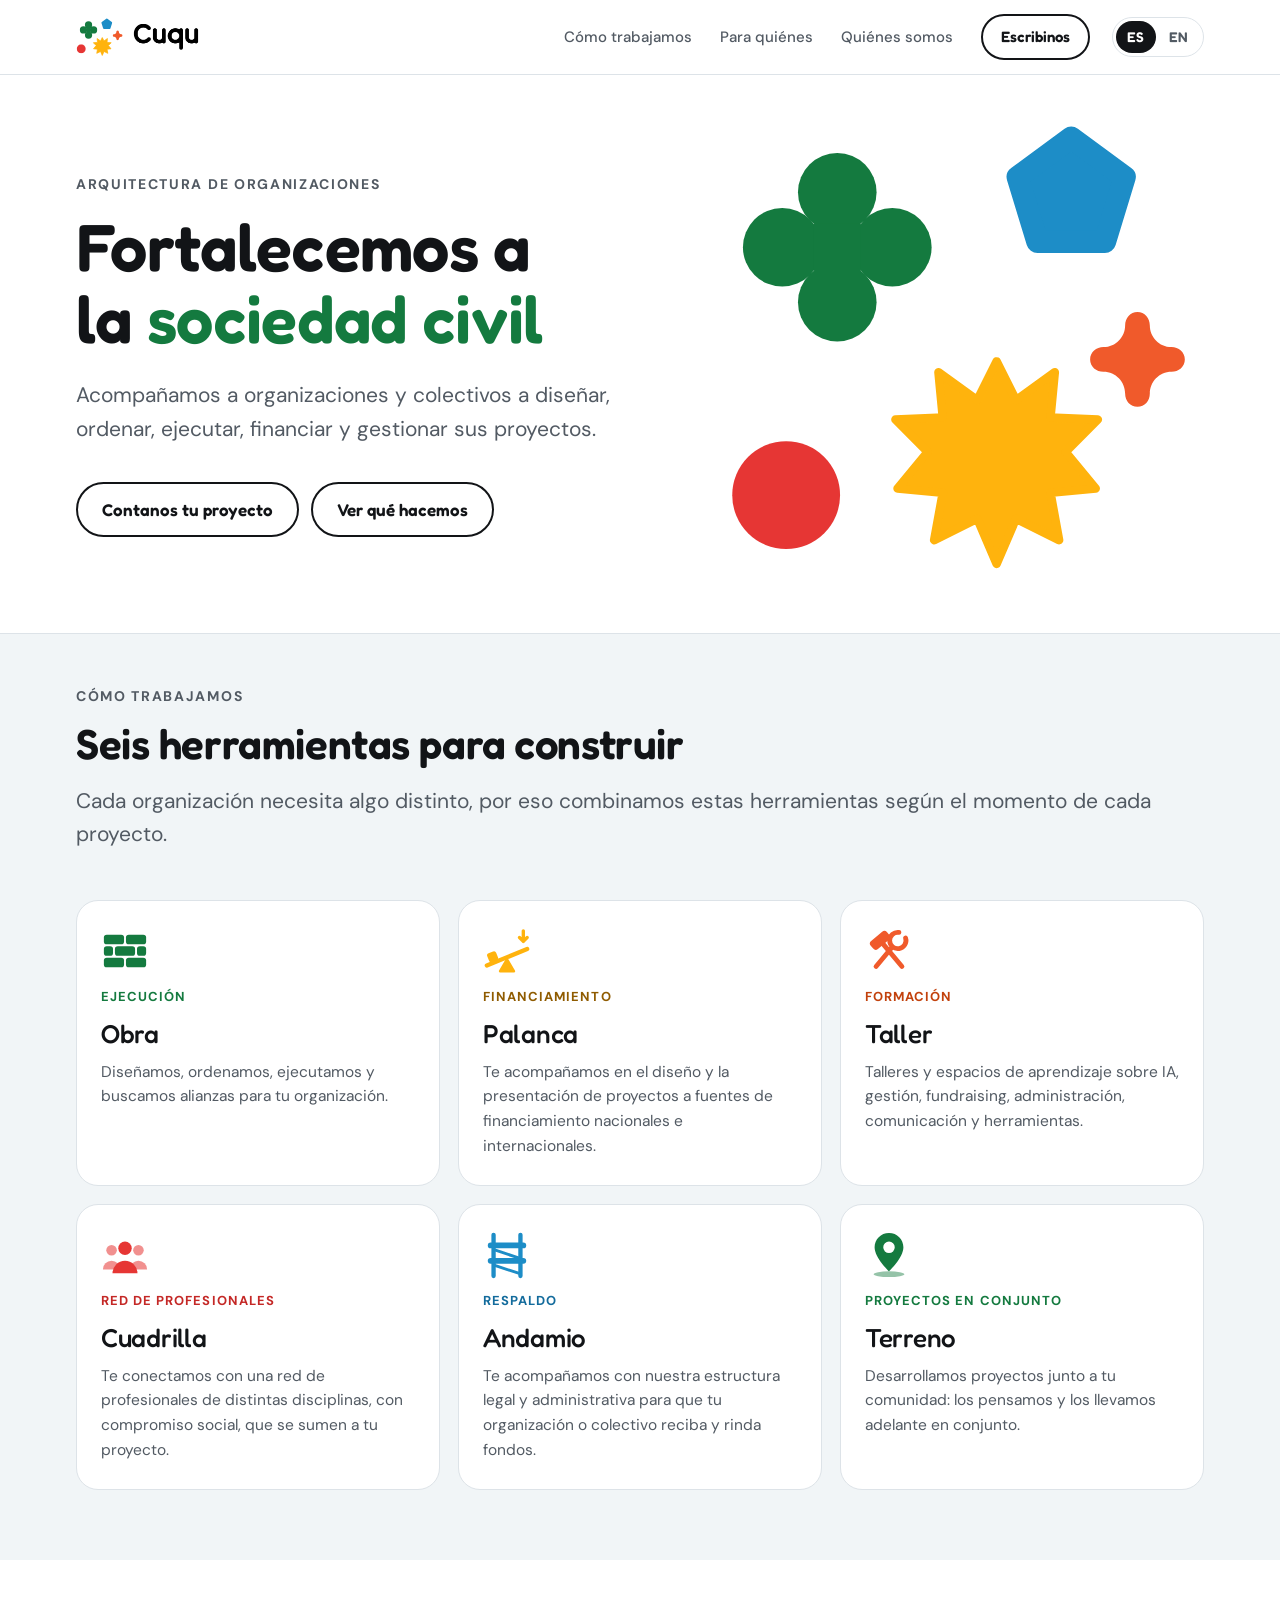
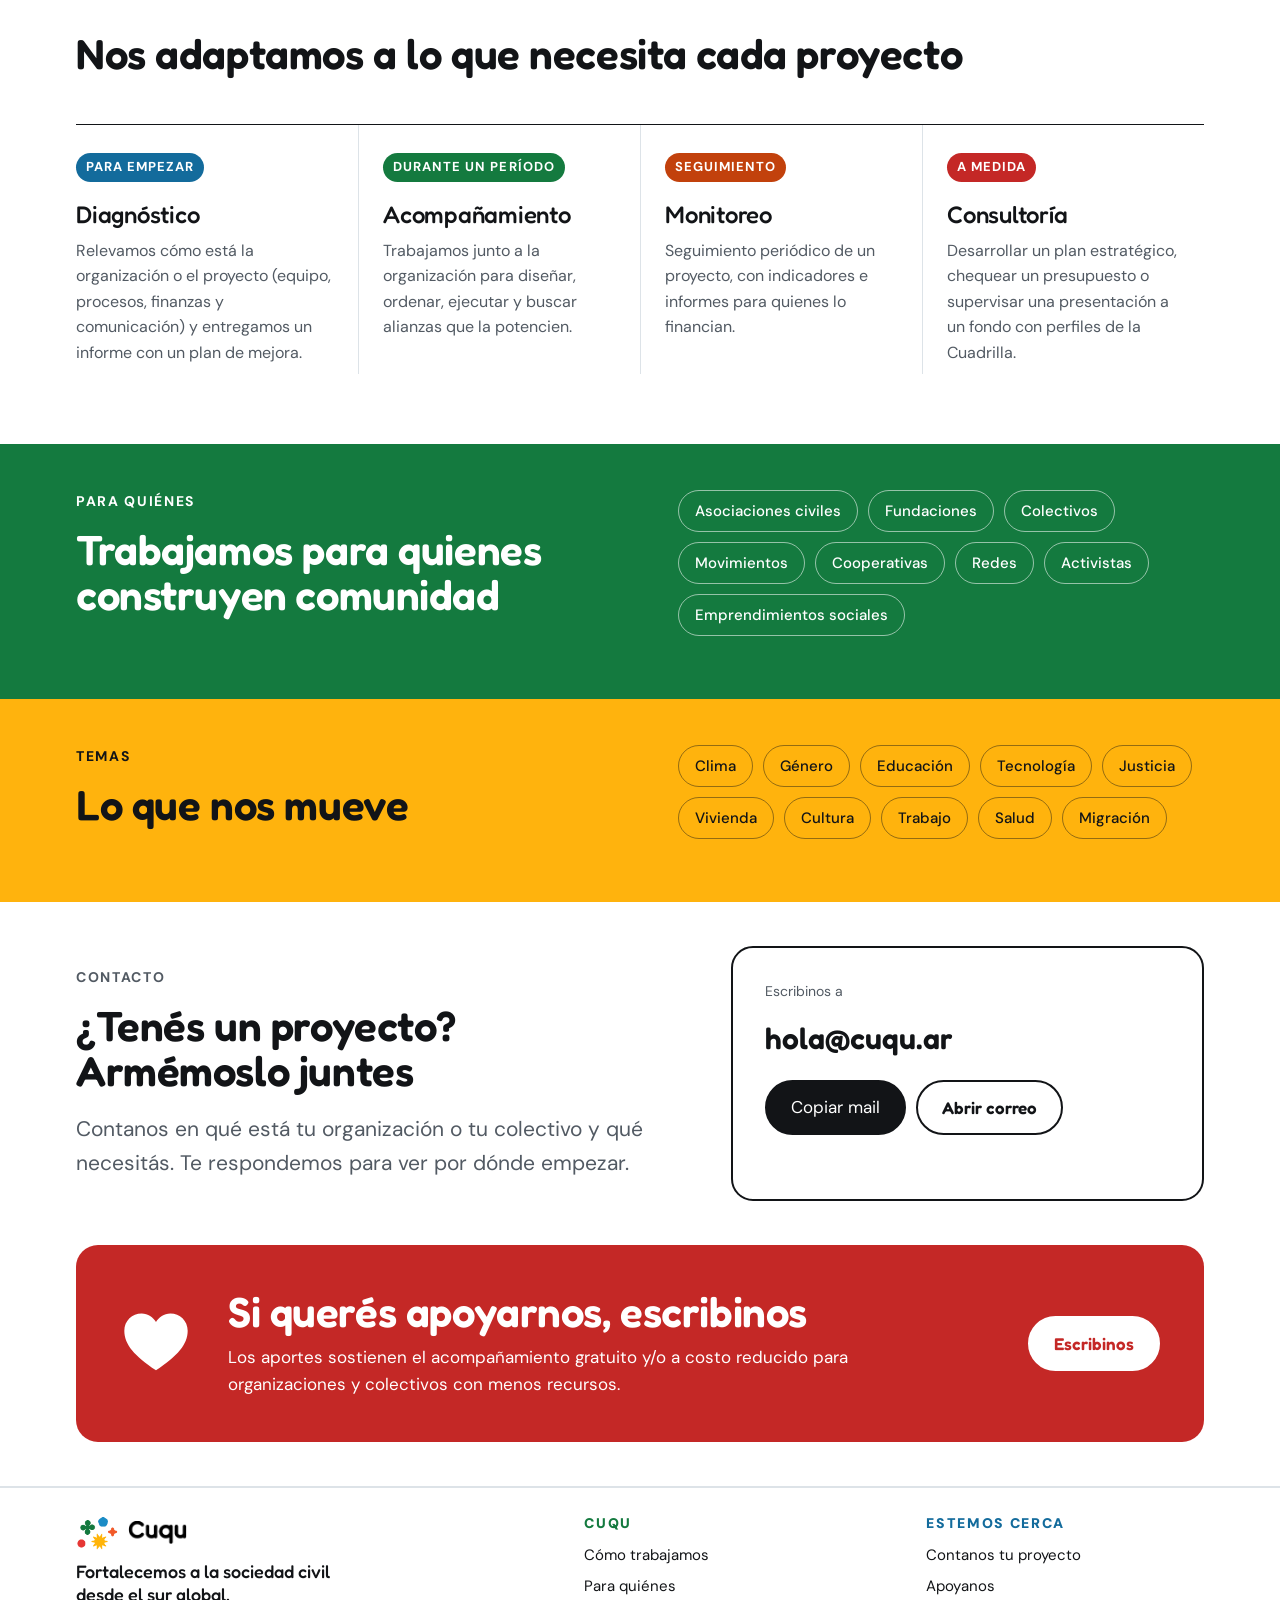
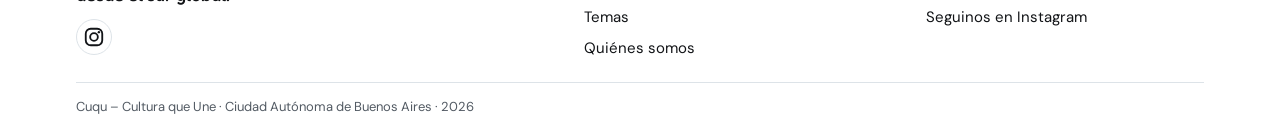
==== index.html @ 56ff7d12 "Logo animado en el header (compu) y guion corto en el título Co-Authored-By: Claude Opus 5.5 <norepl" ====
<!doctype html>
<html lang="es" data-title-es="Cuqu - Arquitectura de organizaciones" data-title-en="Cuqu - Organizational architecture">
<head>
<meta charset="utf-8">
<meta name="viewport" content="width=device-width, initial-scale=1, viewport-fit=cover">
<title>Cuqu - Arquitectura de organizaciones</title>
<meta name="claude:viewport-fit-sides" content="cover">
<link rel="icon" type="image/png" sizes="32x32" href="favicon-32.png">
<link rel="icon" type="image/png" sizes="512x512" href="favicon-512.png">
<link rel="apple-touch-icon" href="apple-touch-icon.png">
<meta name="description" content="Cuqu acompaña a organizaciones y colectivos a diseñar, ordenar, ejecutar, financiar y gestionar sus proyectos. Desde Buenos Aires, para el sur global.">
<meta property="og:type" content="website">
<meta property="og:title" content="Cuqu - Arquitectura de organizaciones">
<meta property="og:description" content="Acompañamos a organizaciones y colectivos a diseñar, ordenar, ejecutar, financiar y gestionar sus proyectos. Desde Buenos Aires, para el sur global.">
<meta property="og:url" content="https://lautarojustin.github.io/sitio-cuqu/">
<meta property="og:site_name" content="Cuqu">
<meta property="og:image" content="https://lautarojustin.github.io/sitio-cuqu/cuqu-og.png">
<meta property="og:image:type" content="image/png">
<meta property="og:image:width" content="1200">
<meta property="og:image:height" content="630">
<meta property="og:image:alt" content="Logo de Cuqu: cinco formas de colores">
<meta name="twitter:card" content="summary_large_image">
<link rel="canonical" href="https://lautarojustin.github.io/sitio-cuqu/">
<meta property="og:locale" content="es_AR">
<meta property="og:locale:alternate" content="en_US">
<link rel="preconnect" href="https://fonts.googleapis.com">
<link rel="preconnect" href="https://fonts.gstatic.com" crossorigin>
<link rel="stylesheet" href="https://fonts.googleapis.com/css2?family=Fredoka:wght@300;400;500;600;700&family=DM+Sans:opsz,wght@9..40,400;9..40,500;9..40,700;9..40,900&display=swap">
<link rel="stylesheet" href="cuqu.css?v=7">
</head>
<body>

<svg width="0" height="0" style="position:absolute" aria-hidden="true">
  <defs>
    <symbol id="trebol" viewBox="0 0 100 100"><g fill="currentColor"><circle cx="50" cy="22" r="20"/><circle cx="50" cy="78" r="20"/><circle cx="22" cy="50" r="20"/><circle cx="78" cy="50" r="20"/><rect x="38" y="38" width="24" height="24"/></g></symbol>
    <symbol id="pentagono" viewBox="0 0 100 100"><polygon points="50,12 88,40 74,86 26,86 12,40" fill="currentColor" stroke="currentColor" stroke-width="16" stroke-linejoin="round"/></symbol>
    <symbol id="chispa" viewBox="0 0 100 100"><path fill="currentColor" d="M50 4c7 0 12 6 12 13 0 11 9 21 21 21 7 0 13 5 13 12s-6 12-13 12c-12 0-21 10-21 21 0 7-5 13-12 13s-12-6-12-13c0-11-9-21-21-21C10 62 4 57 4 50s6-12 13-12c12 0 21-10 21-21C38 10 43 4 50 4z"/></symbol>
    <symbol id="estrella" viewBox="0 0 100 100"><polygon fill="currentColor" stroke="currentColor" stroke-width="4" stroke-linejoin="round" points="50,3 59,21 77,8 75,29 97,30 82,45 96,62 75,64 79,86 59,76 50,97 41,76 21,86 25,64 4,62 18,45 3,30 25,29 23,8 41,21"/></symbol>
    <symbol id="circulo" viewBox="0 0 100 100"><circle cx="50" cy="50" r="48" fill="currentColor"/></symbol>
    <!-- Íconos de las líneas de trabajo -->
    <symbol id="i-obra" viewBox="0 0 100 100"><g fill="currentColor">
      <rect x="6" y="16" width="42" height="20" rx="6"/><rect x="52" y="16" width="42" height="20" rx="6"/>
      <rect x="6" y="40" width="19" height="20" rx="6"/><rect x="29" y="40" width="42" height="20" rx="6"/><rect x="75" y="40" width="19" height="20" rx="6"/>
      <rect x="6" y="64" width="42" height="20" rx="6"/><rect x="52" y="64" width="42" height="20" rx="6"/>
    </g></symbol>
    <symbol id="i-andamio" viewBox="0 0 100 100"><g fill="none" stroke="currentColor" stroke-linecap="round" stroke-linejoin="round">
      <path d="M22 8V94M78 8V94" stroke-width="9"/>
      <path d="M26 40L74 56M26 72L74 88" stroke-width="6"/>
    </g><g fill="currentColor"><rect x="10" y="24" width="80" height="12" rx="6"/><rect x="10" y="56" width="80" height="12" rx="6"/></g></symbol>
    <symbol id="i-taller" viewBox="0 0 100 100">
      <g transform="rotate(-40 50 50)"><path d="M50 30V92" stroke="currentColor" stroke-width="10" stroke-linecap="round"/><rect x="28" y="10" width="44" height="22" rx="7" fill="currentColor"/></g>
      <g transform="rotate(40 50 50)" fill="none" stroke="currentColor" stroke-linecap="round"><path d="M41 7A17 17 0 1 0 59 7" stroke-width="10"/><path d="M50 40V92" stroke-width="10"/></g>
    </symbol>
    <symbol id="i-palanca" viewBox="0 0 100 100">
      <path d="M8 80L92 46" stroke="currentColor" stroke-width="9" stroke-linecap="round"/>
      <polygon points="50,68 64,92 36,92" fill="currentColor" stroke="currentColor" stroke-width="6" stroke-linejoin="round"/>
      <rect x="10" y="52" width="20" height="20" rx="5" fill="currentColor" transform="rotate(-22 20 62)"/>
      <path d="M84 8V30M76 22L84 30L92 22" fill="none" stroke="currentColor" stroke-width="7" stroke-linecap="round" stroke-linejoin="round"/>
    </symbol>
    <symbol id="i-cuadrilla" viewBox="0 0 100 100"><g fill="currentColor">
      <g opacity=".55"><circle cx="22" cy="40" r="11"/><path d="M4 80A18 18 0 0 1 40 80Z"/><circle cx="78" cy="40" r="11"/><path d="M60 80A18 18 0 0 1 96 80Z"/></g>
      <circle cx="50" cy="36" r="14"/><path d="M24 88A26 26 0 0 1 76 88Z"/>
    </g></symbol>
    <symbol id="i-terreno" viewBox="0 0 100 100">
      <path fill="currentColor" fill-rule="evenodd" d="M50 4C33 4 20 17 20 34c0 22 30 50 30 50s30-28 30-50C80 17 67 4 50 4zm0 18a12 12 0 1 1 0 24 12 12 0 0 1 0-24z"/>
      <ellipse cx="50" cy="90" rx="32" ry="6" fill="currentColor" opacity=".45"/>
    </symbol>
  </defs>
</svg>

<header>
  <div class="wrap nav">
    <a class="logo" href="#inicio" aria-label="Cuqu">
      <svg class="formas formas-vivas" viewBox="0 0 320 260" aria-hidden="true" focusable="false"><use class="lf lf1" href="#trebol" x="23" y="20" width="124" height="124" style="color:var(--verde)"/><use class="lf lf2" href="#pentagono" x="170" y="0" width="80" height="80" style="color:var(--azul)"/><use class="lf lf3" href="#chispa" x="248" y="83" width="72" height="72" style="color:var(--naranja)"/><use class="lf lf4" href="#estrella" x="114" y="130" width="130" height="130" style="color:var(--amarillo)"/><use class="lf lf5" href="#circulo" x="3" y="179" width="64" height="64" style="color:var(--rojo)"/></svg>
      <img class="texto" src="cuqu-texto.png" alt="Cuqu">
    </a>
    <div class="nav-right">
      <nav class="links" aria-label="Principal">
        <a href="#como" data-en="How we work">Cómo trabajamos</a>
        <a href="#para-quienes" data-en="Who it's for">Para quiénes</a>
        <a href="quienes-somos.html" data-en="About us">Quiénes somos</a>
        <a class="btn btn-line" href="#contacto" data-en="Write to us">Escribinos</a>
      </nav>
      <div class="lang" role="group" aria-label="Idioma / Language">
        <button type="button" id="lang-es" data-lang="es" aria-pressed="true">ES</button>
        <button type="button" id="lang-en" data-lang="en" aria-pressed="false">EN</button>
      </div>
    </div>
  </div>
</header>

<main id="inicio">
  <section class="hero">
    <div class="wrap hero-grid">
      <div>
        <p class="eyebrow" data-en="Organizational architecture">Arquitectura de organizaciones</p>
        <h1 style="margin-top:16px"><span data-en="We strengthen">Fortalecemos a la</span> <span class="sub" data-en="civil society">sociedad civil</span></h1>
        <p class="lead" data-en="We support organizations and collectives to design, organize, carry out, fund and manage their projects.">Acompañamos a organizaciones y colectivos a diseñar, ordenar, ejecutar, financiar y gestionar sus proyectos.</p>
        <div class="ctas">
          <a class="btn btn-line" href="#contacto" data-en="Tell us about your project">Contanos tu proyecto</a>
          <a class="btn btn-ghost" href="#como" data-en="See what we do">Ver qué hacemos</a>
        </div>
      </div>
      <div class="hero-art" aria-hidden="true">
        <svg class="f1" viewBox="0 0 100 100" style="color:var(--verde)"><use href="#trebol"/></svg>
        <svg class="f2" viewBox="0 0 100 100" style="color:var(--azul)"><use href="#pentagono"/></svg>
        <svg class="f3" viewBox="0 0 100 100" style="color:var(--naranja)"><use href="#chispa"/></svg>
        <svg class="f4" viewBox="0 0 100 100" style="color:var(--amarillo)"><use href="#estrella"/></svg>
        <svg class="f5" viewBox="0 0 100 100" style="color:var(--rojo)"><use href="#circulo"/></svg>
      </div>
    </div>
  </section>

  <section class="lineas" id="como">
    <div class="wrap">
      <div class="lineas-head">
        <div>
          <p class="eyebrow" data-en="How we work">Cómo trabajamos</p>
          <h2 style="margin-top:14px" data-en="Six tools to build with">Seis herramientas para construir</h2>
        </div>
        <p class="lead" data-en="Every organization needs something different, so we combine these tools depending on where each project stands.">Cada organización necesita algo distinto, por eso combinamos estas herramientas según el momento de cada proyecto.</p>
      </div>
      <div class="cards">
        <article class="card">
          <svg style="color:var(--verde)" aria-hidden="true"><use href="#i-obra"/></svg>
          <span class="tag" style="color:var(--verde-texto)" data-en="Execution">Ejecución</span>
          <h3 data-en="Build">Obra</h3>
          <p data-en="We design, organize, carry out and build partnerships for your organization.">Diseñamos, ordenamos, ejecutamos y buscamos alianzas para tu organización.</p>
        </article>
        <article class="card">
          <svg style="color:var(--amarillo)" aria-hidden="true"><use href="#i-palanca"/></svg>
          <span class="tag" style="color:var(--amarillo-texto)" data-en="Funding">Financiamiento</span>
          <h3 data-en="Lever">Palanca</h3>
          <p data-en="We support you in designing and submitting projects to national and international funding sources.">Te acompañamos en el diseño y la presentación de proyectos a fuentes de financiamiento nacionales e internacionales.</p>
        </article>
        <article class="card">
          <svg style="color:var(--naranja)" aria-hidden="true"><use href="#i-taller"/></svg>
          <span class="tag" style="color:var(--naranja-texto)" data-en="Training">Formación</span>
          <h3 data-en="Workshop">Taller</h3>
          <p data-en="Workshops and learning spaces on AI, management, fundraising, administration, communication and tools.">Talleres y espacios de aprendizaje sobre IA, gestión, fundraising, administración, comunicación y herramientas.</p>
        </article>
        <article class="card">
          <svg style="color:var(--rojo)" aria-hidden="true"><use href="#i-cuadrilla"/></svg>
          <span class="tag" style="color:var(--rojo-texto)" data-en="Professional network">Red de profesionales</span>
          <h3 data-en="Crew">Cuadrilla</h3>
          <p data-en="We connect you with a network of socially committed professionals from different fields who can join your project.">Te conectamos con una red de profesionales de distintas disciplinas, con compromiso social, que se sumen a tu proyecto.</p>
        </article>
        <article class="card">
          <svg style="color:var(--azul)" aria-hidden="true"><use href="#i-andamio"/></svg>
          <span class="tag" style="color:var(--azul-texto)" data-en="Institutional backing">Respaldo</span>
          <h3 data-en="Scaffold">Andamio</h3>
          <p data-en="We support you with our legal and administrative structure so your organization or collective can receive and report on funds.">Te acompañamos con nuestra estructura legal y administrativa para que tu organización o colectivo reciba y rinda fondos.</p>
        </article>
        <article class="card">
          <svg style="color:var(--verde)" aria-hidden="true"><use href="#i-terreno"/></svg>
          <span class="tag" style="color:var(--verde-texto)" data-en="Joint projects">Proyectos en conjunto</span>
          <h3 data-en="Ground">Terreno</h3>
          <p data-en="We develop projects together with your community: we plan them and carry them out side by side.">Desarrollamos proyectos junto a tu comunidad: los pensamos y los llevamos adelante en conjunto.</p>
        </article>
      </div>
    </div>
  </section>

  <section class="como" id="etapas">
    <div class="wrap">
      <h2 data-en="We adapt to what each project needs">Nos adaptamos a lo que necesita cada proyecto</h2>
      <div class="modos">
        <div class="modo">
          <span class="chip" style="background:var(--azul-texto)" data-en="To start">Para empezar</span>
          <h3 data-en="Assessment">Diagnóstico</h3>
          <p data-en="We look at where the organization or project stands (team, processes, finances and communication) and deliver a report with an improvement plan.">Relevamos cómo está la organización o el proyecto (equipo, procesos, finanzas y comunicación) y entregamos un informe con un plan de mejora.</p>
        </div>
        <div class="modo">
          <span class="chip" style="background:var(--verde-texto)" data-en="Over a period">Durante un período</span>
          <h3 data-en="Support">Acompañamiento</h3>
          <p data-en="We work alongside the organization to design, organize, carry out and find partnerships that strengthen it.">Trabajamos junto a la organización para diseñar, ordenar, ejecutar y buscar alianzas que la potencien.</p>
        </div>
        <div class="modo">
          <span class="chip" style="background:var(--naranja-texto)" data-en="Follow-up">Seguimiento</span>
          <h3 data-en="Monitoring">Monitoreo</h3>
          <p data-en="Regular follow-up of a project, with indicators and reports for its funders.">Seguimiento periódico de un proyecto, con indicadores e informes para quienes lo financian.</p>
        </div>
        <div class="modo">
          <span class="chip" style="background:var(--rojo-texto)" data-en="Tailored">A medida</span>
          <h3 data-en="Consulting">Consultoría</h3>
          <p data-en="Developing a strategic plan, reviewing a budget or overseeing a funding application with professionals from our Crew.">Desarrollar un plan estratégico, chequear un presupuesto o supervisar una presentación a un fondo con perfiles de la Cuadrilla.</p>
        </div>
      </div>
    </div>
  </section>

  <section class="para" id="para-quienes">
    <div class="wrap para-grid">
      <div>
        <p class="eyebrow" data-en="Who it's for">Para quiénes</p>
        <h2 style="margin-top:14px" data-en="We work for those who build community">Trabajamos para quienes construyen comunidad</h2>
      </div>
      <ul class="chips">
        <li data-en="Civil associations">Asociaciones civiles</li><li data-en="Foundations">Fundaciones</li><li data-en="Collectives">Colectivos</li><li data-en="Movements">Movimientos</li><li data-en="Cooperatives">Cooperativas</li><li data-en="Networks">Redes</li><li data-en="Activists">Activistas</li><li data-en="Social enterprises">Emprendimientos sociales</li>
      </ul>
    </div>
  </section>

  <section class="para temas" id="temas">
    <div class="wrap para-grid">
      <div>
        <p class="eyebrow" data-en="Issues">Temas</p>
        <h2 style="margin-top:14px" data-en="What moves us">Lo que nos mueve</h2>
      </div>
      <ul class="chips">
        <li data-en="Climate">Clima</li><li data-en="Gender">Género</li><li data-en="Education">Educación</li><li data-en="Technology">Tecnología</li><li data-en="Justice">Justicia</li><li data-en="Housing">Vivienda</li><li data-en="Culture">Cultura</li><li data-en="Work">Trabajo</li><li data-en="Health">Salud</li><li data-en="Migration">Migración</li>
      </ul>
    </div>
  </section>

  <section class="contacto" id="contacto">
    <div class="wrap contacto-box">
      <div>
        <p class="eyebrow" data-en="Contact">Contacto</p>
        <h2 style="margin-top:14px" data-en="Have a project? Let's build it together">¿Tenés un proyecto? Armémoslo juntes</h2>
        <p class="lead" data-en="Tell us where your organization or collective is at and what you need. We'll get back to you to figure out where to start.">Contanos en qué está tu organización o tu colectivo y qué necesitás. Te respondemos para ver por dónde empezar.</p>
      </div>
      <div class="mail">
        <span class="label" data-en="Write to us at">Escribinos a</span>
        <!-- PENDIENTE: hola@cuqu.ar funciona recién cuando el dominio cuqu.ar esté registrado y con reenvío de mail (Cloudflare Email Routing). -->
        <span class="addr" id="mail-addr">hola@cuqu.ar</span>
        <div class="row">
          <button class="btn btn-dark" type="button" id="copiar" data-en="Copy email">Copiar mail</button>
          <a class="btn btn-ghost" id="abrir-correo" href="mailto:hola@cuqu.ar?subject=Quiero%20contarles%20mi%20proyecto&amp;body=Hola%2C%20equipo%20de%20Cuqu%3A%0D%0A%0D%0ANombre%20de%20la%20organizaci%C3%B3n%20o%20colectivo%3A%20%0D%0A%0D%0AQu%C3%A9%20necesitamos%3A%20%0D%0A%0D%0APlazos%3A%20%0D%0A" data-href-en="mailto:hola@cuqu.ar?subject=I%27d%20like%20to%20tell%20you%20about%20my%20project&amp;body=Hello%20Cuqu%20team%2C%0D%0A%0D%0AName%20of%20the%20organization%20or%20collective%3A%20%0D%0A%0D%0AWhat%20we%20need%3A%20%0D%0A%0D%0ATimeline%3A%20%0D%0A" data-en="Open email">Abrir correo</a>
        </div>
        <span class="copiado" id="copiado" aria-live="polite"></span>
      </div>
    </div>
  </section>

  <section class="donar" id="donar">
    <div class="wrap">
      <div class="donar-box">
        <svg viewBox="0 0 100 100" aria-hidden="true"><path fill="currentColor" d="M50 88C20 68 6 52 6 33 6 19 17 9 30 9c9 0 16 5 20 12 4-7 11-12 20-12 13 0 24 10 24 24 0 19-14 35-44 55z"/></svg>
        <div>
          <h2 data-en="Want to support us? Write to us">Si querés apoyarnos, escribinos</h2>
          <p data-en="Contributions sustain free and/or reduced-cost support for organizations and collectives with fewer resources.">Los aportes sostienen el acompañamiento gratuito y/o a costo reducido para organizaciones y colectivos con menos recursos.</p>
        </div>
        <div>
          <a class="btn" href="#contacto" data-en="Write to us">Escribinos</a>
        </div>
      </div>
    </div>
  </section>
</main>

<footer>
  <div class="wrap">
    <div class="foot">
      <div class="foot-brand">
        <a class="logo" href="#inicio" aria-label="Cuqu">
          <img class="formas" src="cuqu-formas.png" alt="" style="height:34px">
          <img class="texto" src="cuqu-texto.png" alt="Cuqu" style="height:23px">
        </a>
        <p data-en="Strengthening civil society from the Global South.">Fortalecemos a la sociedad civil desde el sur global.</p>
        <a class="social" href="https://www.instagram.com/cuqulab/" target="_blank" rel="noopener" aria-label="Instagram @cuqulab">
          <svg viewBox="0 0 24 24" width="22" height="22" aria-hidden="true"><rect x="3" y="3" width="18" height="18" rx="5.5" fill="none" stroke="currentColor" stroke-width="2"/><circle cx="12" cy="12" r="4.2" fill="none" stroke="currentColor" stroke-width="2"/><circle cx="17.3" cy="6.7" r="1.3" fill="currentColor"/></svg>
        </a>
      </div>
      <nav class="foot-col" aria-labelledby="foot-cuqu">
        <h2 id="foot-cuqu" style="color:var(--verde-texto)">Cuqu</h2>
        <ul>
          <li><a href="#como" data-en="How we work">Cómo trabajamos</a></li>
          <li><a href="#para-quienes" data-en="Who it's for">Para quiénes</a></li>
          <li><a href="#temas" data-en="Issues">Temas</a></li>
          <li><a href="quienes-somos.html" data-en="About us">Quiénes somos</a></li>
        </ul>
      </nav>
      <nav class="foot-col" aria-labelledby="foot-cerca">
        <h2 id="foot-cerca" style="color:var(--azul-texto)" data-en="Stay close">Estemos cerca</h2>
        <ul>
          <li><a href="#contacto" data-en="Tell us about your project">Contanos tu proyecto</a></li>
          <li><a href="#donar" data-en="Support us">Apoyanos</a></li>
          <li><a href="https://www.instagram.com/cuqulab/" target="_blank" rel="noopener" data-en="Follow us on Instagram">Seguinos en Instagram</a></li>
        </ul>
      </nav>
    </div>
    <p class="foot-legal" data-en="Cuqu – Cultura que Une · Autonomous City of Buenos Aires · 2026">Cuqu – Cultura que Une · Ciudad Autónoma de Buenos Aires · 2026</p>
  </div>
</footer>

<script src="cuqu.js?v=4"></script>

</body>
</html>
---- cuqu.css ----
/* Layout: bandas de ancho completo, cada una con el color de una de las cinco formas del logo */
:root{
  --bg:#ffffff;
  --fg:#121417;
  --muted:#525a63;
  --soft:#f1f5f7;
  --line:#dde3e8;
  --verde:#147a3f;
  --azul:#1d8dc7;
  --naranja:#f05a2b;
  --amarillo:#ffb30d;
  --rojo:#e63634;
  --sobre-color:#ffffff;
  --tinta-amarilla:#121417;
  --amarillo-texto:#8f5b00;
  /* versiones oscuras de cada color para texto chico (contraste AA sobre blanco) */
  --verde-texto:#147a3f;
  --azul-texto:#136b9c;
  --naranja-texto:#c2410c;
  --rojo-texto:#c42826;
  --wordmark-filter:none;
  --font-display:"Fredoka","Varela Round","Nunito",system-ui,sans-serif;
  --font-body:"DM Sans",system-ui,-apple-system,"Segoe UI",sans-serif;
  --radius:22px;
  --h2-seccion:clamp(28px,3.4vw,42px); /* todos los títulos de sección (h2) */
  --max:1160px;
}
@media (prefers-color-scheme: dark){
  :root:not([data-theme="light"]){
    --bg:#0e1215; --fg:#eef2f4; --muted:#a3adb6; --soft:#171d22; --line:#2a333a;
    --verde:#2fa865; --azul:#3aa7e0; --naranja:#ff7347; --amarillo:#ffc23d; --rojo:#ff5754;
    --sobre-color:#0e1215; --tinta-amarilla:#0e1215; --amarillo-texto:#ffc23d; --wordmark-filter:invert(1);
    --verde-texto:#2fa865; --azul-texto:#3aa7e0; --naranja-texto:#ff7347; --rojo-texto:#ff5754;
    color-scheme:dark;
  }
}
:root[data-theme="dark"]{
  --bg:#0e1215; --fg:#eef2f4; --muted:#a3adb6; --soft:#171d22; --line:#2a333a;
  --verde:#2fa865; --azul:#3aa7e0; --naranja:#ff7347; --amarillo:#ffc23d; --rojo:#ff5754;
  --sobre-color:#0e1215; --tinta-amarilla:#0e1215; --amarillo-texto:#ffc23d; --wordmark-filter:invert(1);
  --verde-texto:#2fa865; --azul-texto:#3aa7e0; --naranja-texto:#ff7347; --rojo-texto:#ff5754;
  color-scheme:dark;
}

*{box-sizing:border-box}
html{scroll-behavior:smooth}
body{background:var(--bg);color:var(--fg);font-family:var(--font-body);font-size:17px;line-height:1.6}
h1,h2,h3{font-family:var(--font-display);font-weight:600;line-height:1.08;margin:0;text-wrap:balance;letter-spacing:-.01em}
p{margin:0}
a{color:inherit}
:focus-visible{outline:3px solid var(--azul);outline-offset:3px;border-radius:8px}

.wrap{max-width:var(--max);margin-inline:auto;padding-left:max(16px,env(safe-area-inset-left,0px));padding-right:max(16px,env(safe-area-inset-right,0px))}
section{padding-block:clamp(44px,5.5vw,76px)}
.eyebrow{font-family:var(--font-body);font-weight:700;font-size:14px;letter-spacing:.12em;text-transform:uppercase;color:var(--muted)}
.lead{font-size:clamp(18px,2vw,21px);color:var(--muted);max-width:60ch}

/* Header */
body::before{content:"";position:fixed;inset:0 0 auto;height:env(safe-area-inset-top,0px);z-index:10;background:var(--bg)}
header{position:sticky;top:env(safe-area-inset-top,0px);z-index:5;background:color-mix(in srgb,var(--bg) 90%,transparent);backdrop-filter:blur(10px);border-bottom:1px solid var(--line)}
.nav{display:flex;align-items:center;justify-content:space-between;gap:24px;padding-block:14px}
.logo{display:flex;align-items:center;gap:10px;text-decoration:none}
.logo .formas{height:38px;width:auto}
/* Logo del header con las cinco formas animadas (solo compu) */
.logo .formas-vivas{width:47px;height:38px;overflow:visible;flex:none}
.formas-vivas .lf{transform-box:fill-box;transform-origin:center}
@media (min-width:821px) and (prefers-reduced-motion:no-preference){
  .formas-vivas .lf1{animation:logo-flota 7s ease-in-out infinite}
  .formas-vivas .lf2{animation:logo-flota 8s ease-in-out infinite .6s}
  .formas-vivas .lf3{animation:gira 14s linear infinite}
  .formas-vivas .lf4{animation:gira 30s linear infinite reverse}
  .formas-vivas .lf5{animation:logo-flota 6s ease-in-out infinite 1.2s}
}
@keyframes logo-flota{0%,100%{transform:translateY(0)}50%{transform:translateY(-16px)}}
.logo .texto{height:26px;width:auto;filter:var(--wordmark-filter)}
.links{display:flex;align-items:center;gap:28px;font-weight:500;font-size:15px}
.links a{text-decoration:none;color:var(--muted)}
.links a:hover,.links a[aria-current="page"]{color:var(--fg)}
.btn{display:inline-flex;align-items:center;gap:8px;font-family:var(--font-display);font-weight:600;font-size:17px;text-decoration:none;border-radius:999px;padding:12px 24px;border:2px solid var(--fg);transition:transform .15s ease,background .15s ease,color .15s ease}
.btn:hover{transform:translateY(-2px)}
.btn-dark{background:var(--fg);color:var(--bg)}
.btn-ghost{background:transparent;color:var(--fg)}
.btn-ghost:hover{background:var(--fg);color:var(--bg)}
.links .btn{padding:9px 18px;font-size:15px;color:var(--bg)}
.links{gap:clamp(10px,2.4vw,28px)}
.links a{white-space:nowrap}
@media (max-width:1040px){.links a:not(.btn){display:none}}
.nav-right{display:flex;align-items:center;gap:clamp(10px,2vw,22px)}
.lang{display:inline-flex;border:1.5px solid var(--line);border-radius:999px;padding:3px;gap:2px}
.lang button{font:inherit;font-family:var(--font-display);font-weight:600;font-size:14px;letter-spacing:.04em;border:0;background:transparent;color:var(--muted);padding:5px 11px;border-radius:999px;cursor:pointer}
.lang button[aria-pressed="true"]{background:var(--fg);color:var(--bg)}
.lang button:hover{color:var(--fg)}
.lang button[aria-pressed="true"]:hover{color:var(--bg)}
.foot-right{display:flex;align-items:center;gap:16px;min-width:0}
.foot-right span{min-width:0}
.social{display:inline-flex;align-items:center;justify-content:center;width:40px;height:40px;border-radius:50%;border:1.5px solid var(--line);color:var(--fg);transition:background .15s ease,color .15s ease,border-color .15s ease}
.social:hover{background:var(--fg);color:var(--bg);border-color:var(--fg)}
.btn.btn-line,.links .btn.btn-line{background:transparent;color:var(--fg);border-width:2px}
.btn.btn-line:hover,.links .btn.btn-line:hover{background:var(--fg);color:var(--bg)}
@media (max-width:520px){.links .btn-line{display:none}}

/* Donar */
.donar{padding-block:0 clamp(32px,3.4vw,44px)}
.donar-box{display:grid;grid-template-columns:auto 1fr auto;gap:24px 36px;align-items:center;padding:clamp(28px,4vw,44px);border-radius:var(--radius);background:var(--rojo-texto);color:var(--sobre-color)}
.donar-box svg{width:72px;height:72px;color:var(--sobre-color)}
.donar-box h2{font-size:var(--h2-seccion);overflow-wrap:break-word}
.donar-box p{margin-top:10px;max-width:58ch}
.donar-box .btn{background:var(--sobre-color);border-color:var(--sobre-color);color:var(--rojo-texto)}
.donar-box .pronto{font-size:14px;margin-top:8px;text-align:center}
@media (max-width:820px){.donar-box{grid-template-columns:1fr}.donar-box .pronto{text-align:left}}

/* Hero */
.hero{padding-block:clamp(28px,3.6vw,48px) clamp(24px,3.4vw,44px)}
.hero-grid{display:grid;grid-template-columns:1.25fr 1fr;gap:48px;align-items:center}
.hero h1{font-size:clamp(44px,7.4vw,92px);font-weight:600}
.hero h1 .sub{color:var(--verde)}
.hero .lead{margin-top:24px}
.hero .ctas{display:flex;flex-wrap:wrap;gap:12px;margin-top:36px}
.hero .note{margin-top:20px;font-size:14px;color:var(--muted)}
.hero-art{position:relative;aspect-ratio:1/1;max-width:100%}
.hero-art svg{position:absolute;overflow:visible}
.f1{width:42%;left:2%;top:6%;animation:flota 7s ease-in-out infinite}
.f2{width:30%;left:58%;top:0;animation:flota 8s ease-in-out infinite .6s}
.f3{width:22%;left:76%;top:40%;animation:gira 14s linear infinite}
.f4{width:46%;left:34%;top:50%;animation:gira 30s linear infinite reverse}
.f5{width:24%;left:0;top:68%;animation:flota 6s ease-in-out infinite 1.2s}
@keyframes flota{0%,100%{transform:translateY(0)}50%{transform:translateY(-14px)}}
@keyframes gira{to{transform:rotate(360deg)}}
@media (min-width:821px){.hero h1{font-size:clamp(44px,5.2vw,76px)}.hero-art{width:100%;max-width:min(100%,52vh,480px);justify-self:center}}
@media (max-width:820px){.hero-grid{grid-template-columns:1fr}.hero-art{max-width:380px;width:100%;margin-inline:auto;order:-1}}
@media (max-width:600px){.hero-art{display:none}.hero .ctas{flex-wrap:nowrap;gap:8px;margin-top:28px}.hero .ctas .btn{flex:1 1 auto;justify-content:center;white-space:nowrap;font-size:14px;padding:10px 12px}}


/* Quiénes */
.quienes-grid{display:grid;grid-template-columns:1fr 1fr;gap:clamp(32px,6vw,80px);margin-top:20px}
.quienes-grid h1,.quienes-grid h2{font-size:var(--h2-seccion);overflow-wrap:break-word}
.quienes{background:var(--azul-texto);color:var(--sobre-color)}
.quienes .eyebrow,.quienes .lead,.quienes .sub-lead,.quienes .dato span,.quienes .dato strong{color:var(--sobre-color)!important}
.quienes .vm article{background:var(--bg);color:var(--fg)}
.quienes .lead{margin-top:20px}
.sub-lead{margin-top:16px;color:var(--muted);max-width:60ch}
.dato span{max-width:26ch}
.vm{display:grid;gap:20px;align-content:start}
.vm article{border-radius:var(--radius);padding:28px;background:var(--soft)}
.vm h3{font-size:24px;display:flex;align-items:center;gap:10px}
.vm p{margin-top:10px;color:var(--muted)}
.datos{display:flex;flex-wrap:wrap;gap:32px;margin-top:36px}
.dato strong{display:block;font-family:var(--font-display);font-weight:600;font-size:56px;line-height:1;color:var(--azul)}
.dato span{display:block;margin-top:6px;font-size:15px;color:var(--muted);max-width:22ch}
@media (max-width:820px){.quienes-grid{grid-template-columns:1fr}}
@media (max-width:600px){.datos{flex-wrap:nowrap;gap:20px;margin-top:28px}.dato{flex:1 1 0;min-width:0}.dato strong{font-size:48px}}

/* Equipo */
section[id]{scroll-margin-top:72px}
.equipo{padding-block:clamp(32px,4vw,56px) clamp(32px,3.4vw,44px)}
.equipo .equipo-titulo{font-size:var(--h2-seccion);margin-top:14px;overflow-wrap:break-word}
.personas{display:grid;grid-template-columns:repeat(5,minmax(0,1fr));gap:18px;margin-top:32px}
.persona{border:1px solid var(--line);border-radius:18px;overflow:hidden;display:flex;flex-direction:column;min-width:0;background:var(--bg)}
/* Foto: para reemplazar la silueta, poner <img src="equipo/nombre.jpg" alt="Nombre"> en lugar del <svg> */
.foto{aspect-ratio:1/1;background:color-mix(in srgb,var(--c) 16%,var(--bg));color:var(--c);display:flex;align-items:flex-end;justify-content:center;overflow:hidden}
.foto svg{width:78%;height:auto;opacity:.55;display:block}
.foto img{width:100%;height:100%;object-fit:cover;display:block}
.persona-txt{padding:14px 16px 18px;display:flex;flex-direction:column;gap:3px;min-width:0}
.persona h3{font-family:var(--font-display);font-size:19px;font-weight:500;letter-spacing:-.01em;line-height:1.15}
.persona .rol{font-size:12px;font-weight:700;letter-spacing:.08em;text-transform:uppercase;color:var(--c)}
.persona .bio{margin-top:6px;color:var(--muted);font-size:14px;line-height:1.5}
@media (max-width:1000px){.personas{grid-template-columns:repeat(3,minmax(0,1fr))}}
/* Celular: tarjetas horizontales, foto chica a la izquierda */
@media (max-width:600px){.personas{grid-template-columns:1fr;gap:12px;margin-top:24px}.persona{flex-direction:row;align-items:flex-start;border-radius:16px}.foto{flex:none;width:92px;aspect-ratio:1/1;border-radius:14px;margin:12px 0 12px 12px}.foto svg{width:80%}.persona-txt{padding:12px 14px 14px}.persona h3{font-size:18px}}

/* Líneas */
.lineas{background:var(--soft)}
.lineas-head{display:flex;flex-direction:column;gap:18px}
.lineas h2{font-size:var(--h2-seccion);overflow-wrap:break-word}
.lineas-head .lead{max-width:none}
.cards{display:grid;grid-template-columns:repeat(3,minmax(0,1fr));gap:18px;margin-top:48px}
.card{background:var(--bg);border-radius:var(--radius);padding:26px 24px;display:flex;flex-direction:column;gap:12px;border:1px solid var(--line);min-width:0;transition:transform .2s ease,box-shadow .2s ease}
.card .tag{font-size:13px}
.card h3{font-size:26px;font-weight:500}
.card p{font-size:15.5px}
.card:hover{transform:translateY(-4px);box-shadow:0 18px 40px -24px color-mix(in srgb,var(--fg) 45%,transparent)}
.card svg{width:48px;height:48px}
.card .tag{font-weight:700;letter-spacing:.08em;text-transform:uppercase}
.card p{color:var(--muted)}
@media (max-width:900px){.cards{grid-template-columns:repeat(2,minmax(0,1fr))}}
@media (max-width:560px){.cards{grid-template-columns:1fr}.card{padding:18px 20px 20px;gap:8px}.card svg{width:42px;height:42px}}

/* Cómo */
.como h2{font-size:var(--h2-seccion);overflow-wrap:break-word}
.modos{display:grid;grid-template-columns:repeat(4,1fr);gap:0;margin-top:48px;border-top:1px solid var(--fg)}
.modo{padding:28px 24px 8px 0;display:flex;flex-direction:column;gap:10px;min-width:0}
.modo + .modo{padding-left:24px;border-left:1px solid var(--line)}
.modo h3{font-size:24px;font-weight:500}
.modo p{color:var(--muted);font-size:16px}
.modo .chip{align-self:flex-start;font-size:13px;font-weight:700;letter-spacing:.08em;text-transform:uppercase;padding:4px 10px;border-radius:999px;color:var(--sobre-color);margin-bottom:10px}
.costos{margin-top:48px;display:flex;flex-wrap:wrap;align-items:center;gap:20px 28px;padding:28px 32px;border-radius:var(--radius);background:var(--amarillo);color:var(--tinta-amarilla)}
.costos p{font-size:19px;font-weight:500;flex:1 1 380px;min-width:0}
.costos .btn{border-color:var(--tinta-amarilla);color:var(--tinta-amarilla)}
.costos .btn:hover{background:var(--tinta-amarilla);color:var(--amarillo)}
@media (max-width:900px){.modos{grid-template-columns:1fr 1fr}.modo:nth-child(3){padding-left:0;border-left:0}.modo:nth-child(n+3){border-top:1px solid var(--line)}}
@media (max-width:560px){.modos{grid-template-columns:1fr}.modo,.modo + .modo{padding-left:0;border-left:0}.modo + .modo{border-top:1px solid var(--line)}.modo,.modo + .modo{padding-block:24px}.modo:last-child{padding-bottom:0}}

/* Para quiénes */
.para{background:var(--verde);color:var(--sobre-color);padding-block:clamp(30px,3.6vw,48px)}
.hero{border-bottom:1px solid var(--line)}
.para-grid{display:grid;grid-template-columns:1fr 1fr;gap:24px clamp(32px,6vw,80px);align-items:start}
.para .chips{margin-top:0}
.temas{background:var(--amarillo);color:var(--tinta-amarilla)}
.temas .chips li{border-color:color-mix(in srgb,var(--tinta-amarilla) 45%,transparent)}
.para h2{font-size:var(--h2-seccion);overflow-wrap:break-word}
.para .eyebrow{color:inherit}
.para p.lead{color:inherit;margin-top:20px}
.chips{display:flex;flex-wrap:wrap;gap:10px;margin-top:18px;padding:0;list-style:none}
.chips li{padding:8px 16px;border-radius:999px;border:1.5px solid color-mix(in srgb,var(--sobre-color) 55%,transparent);font-weight:500;font-size:15px}
.para h3{font-size:22px;margin-top:8px}
.para .bloque + .bloque{margin-top:36px}
@media (max-width:820px){.para-grid{grid-template-columns:1fr}}

/* Contacto */
.contacto{text-align:left;padding-bottom:clamp(32px,3.4vw,44px)}
@media (min-width:821px){.contacto{padding-top:clamp(32px,3.4vw,44px)}.quienes,.lineas{padding-top:clamp(40px,4vw,56px)}}
.contacto-box{display:grid;grid-template-columns:1.3fr 1fr;gap:40px;align-items:center}
.contacto h2{font-size:var(--h2-seccion);overflow-wrap:break-word}
.contacto .lead{margin-top:20px}
.mail{display:flex;flex-direction:column;gap:12px;padding:32px;border-radius:var(--radius);border:2px solid var(--fg)}
.mail .label{font-size:14px;color:var(--muted)}
.mail .addr{font-family:var(--font-display);font-size:clamp(22px,2.6vw,30px);font-weight:600;word-break:break-all;user-select:all}
.mail .row{display:flex;flex-wrap:wrap;gap:10px;margin-top:6px}
.mail button{font:inherit;cursor:pointer}
.copiado{font-size:14px;color:var(--verde);min-height:1.4em}
@media (max-width:820px){.contacto-box{grid-template-columns:1fr}}
@media (max-width:600px){#abrir-correo{display:none}.mail{padding:22px 22px 24px;gap:8px}.copiado:empty{display:none}}

footer{border-top:2px solid var(--line);padding-block:28px 18px;color:var(--muted)}
.foot{display:grid;grid-template-columns:1.6fr 1fr 1fr;gap:28px clamp(24px,5vw,72px);align-items:start}
.foot-brand p{margin-top:10px;font-family:var(--font-display);font-weight:500;font-size:18px;line-height:1.3;color:var(--fg);max-width:26ch}
.foot-brand .social{margin-top:12px;width:36px;height:36px}
.foot-col h2{font-family:var(--font-body);font-weight:900;font-size:14px;letter-spacing:.12em;text-transform:uppercase}
.foot-col ul{list-style:none;margin:10px 0 0;padding:0;display:grid;gap:4px}
.foot-col a{text-decoration:none;color:var(--fg);font-size:15px;line-height:1.5}
.foot-col a:hover{text-decoration:underline;text-underline-offset:4px}
.foot-legal{margin-top:20px;padding-top:14px;border-top:1px solid var(--line);font-size:13px}
@media (max-width:820px){.foot{grid-template-columns:1fr 1fr;gap:28px 20px}.foot-brand{grid-column:1 / -1;order:3;display:grid;grid-template-columns:1fr auto;align-items:center;column-gap:16px}.foot-brand .logo{grid-area:1 / 1}.foot-brand .social{grid-area:1 / 2;margin-top:0}.foot-brand p{grid-area:2 / 1 / 3 / 3}}

@media (prefers-reduced-motion:reduce){*{animation:none!important;transition:none!important}html{scroll-behavior:auto}}
body{margin:0}img{max-width:100%}[hidden]{display:none!important}
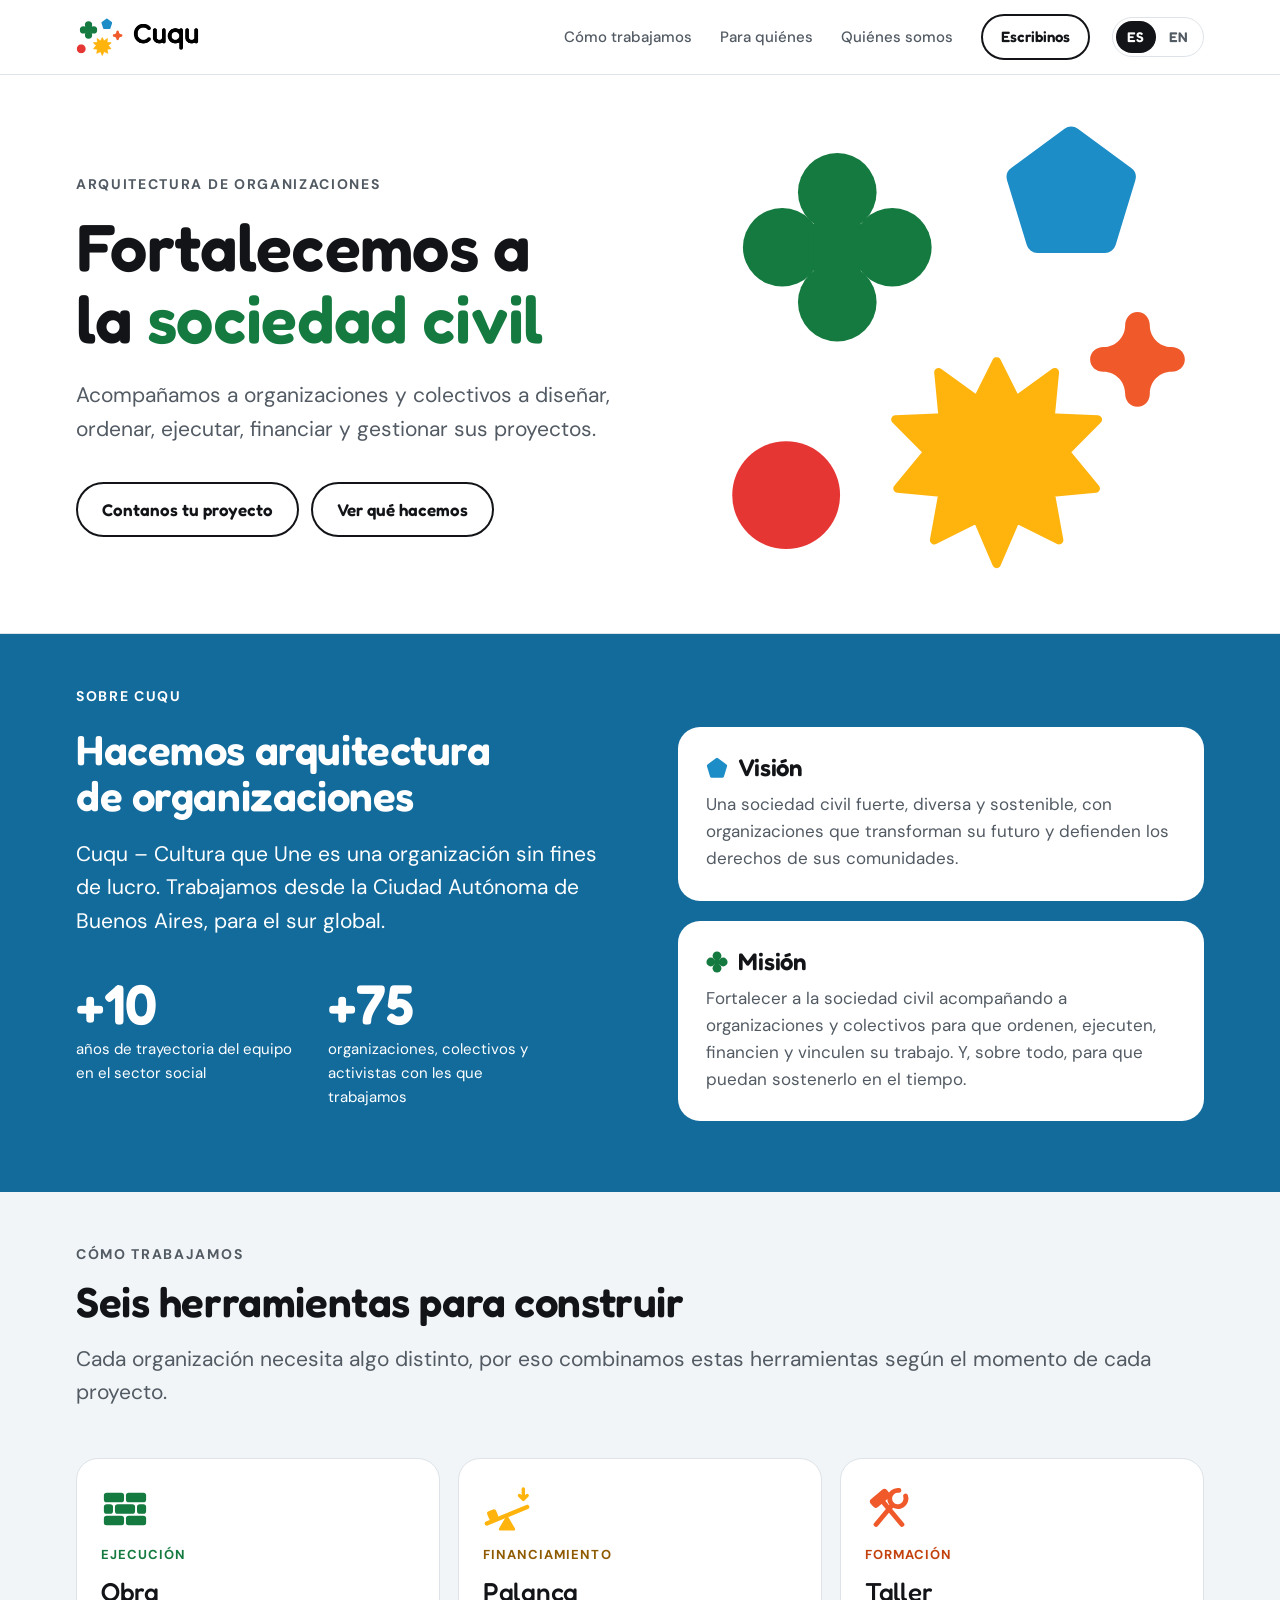
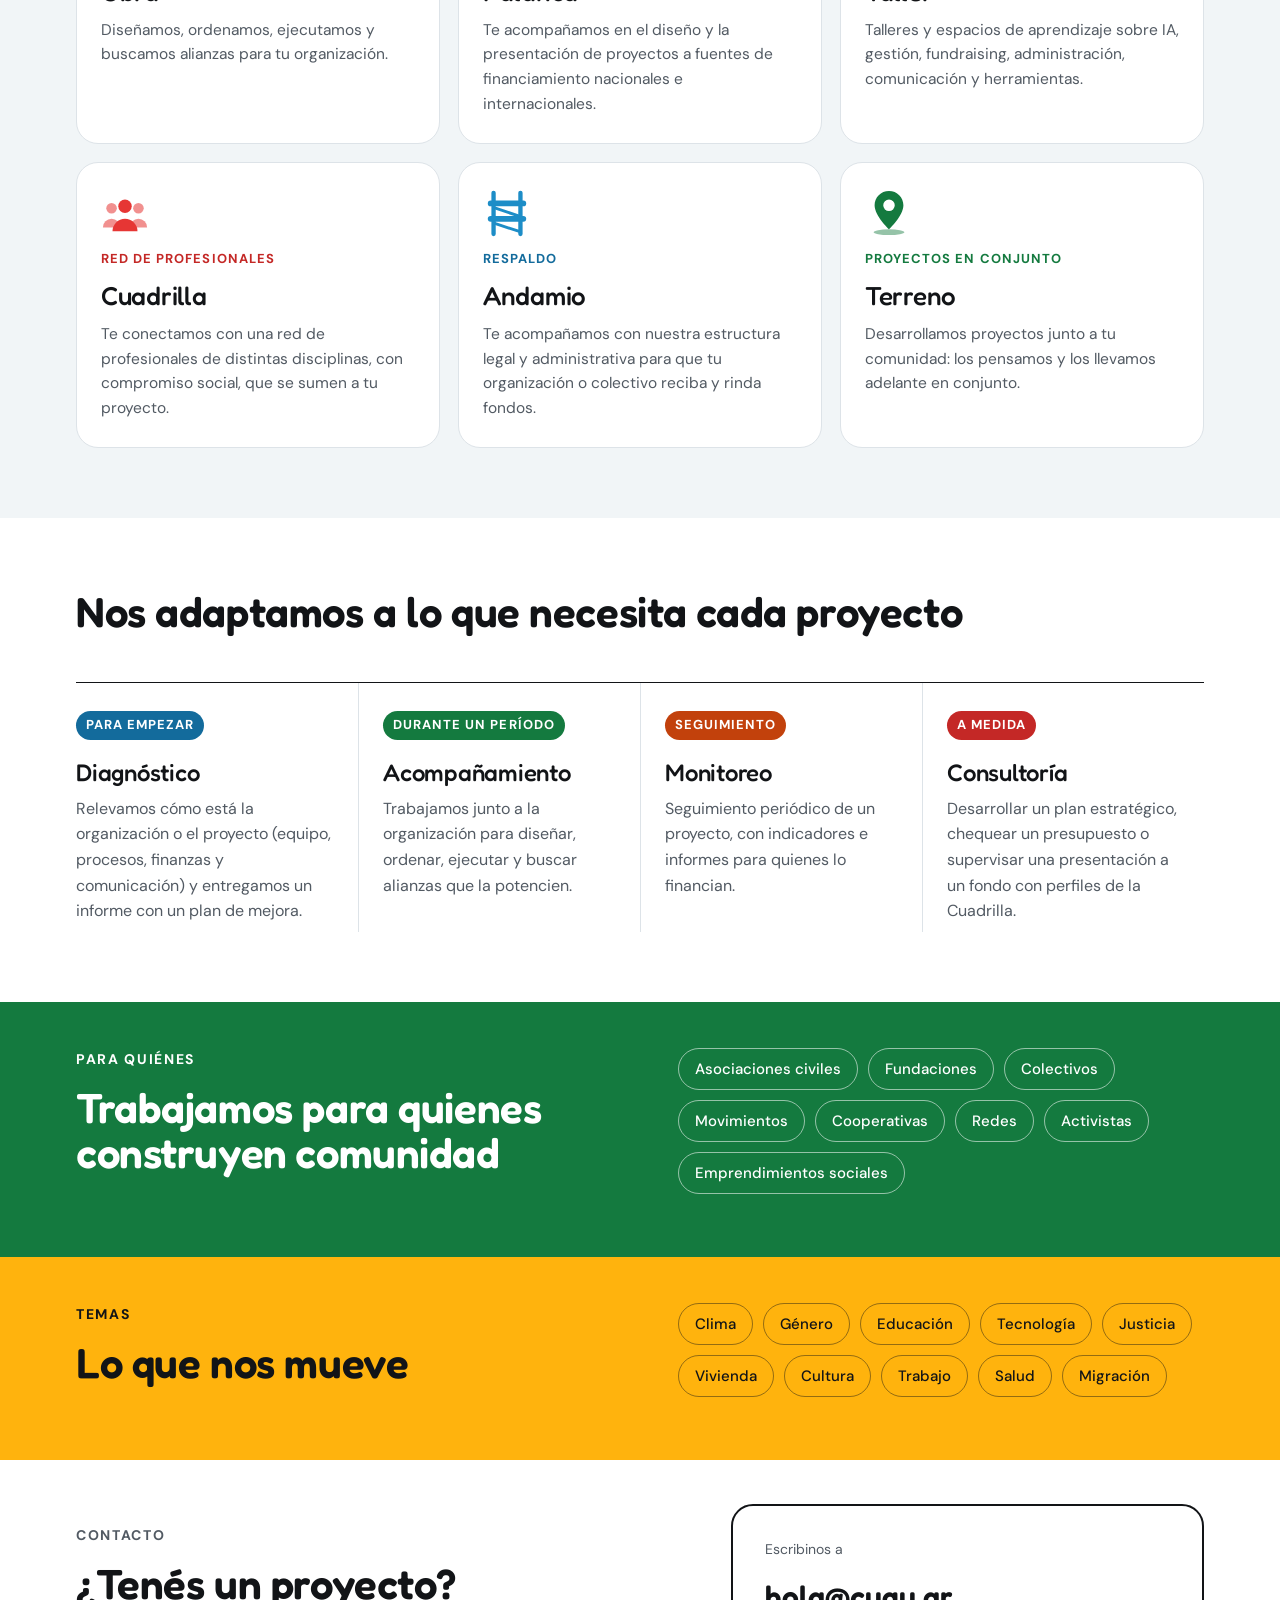
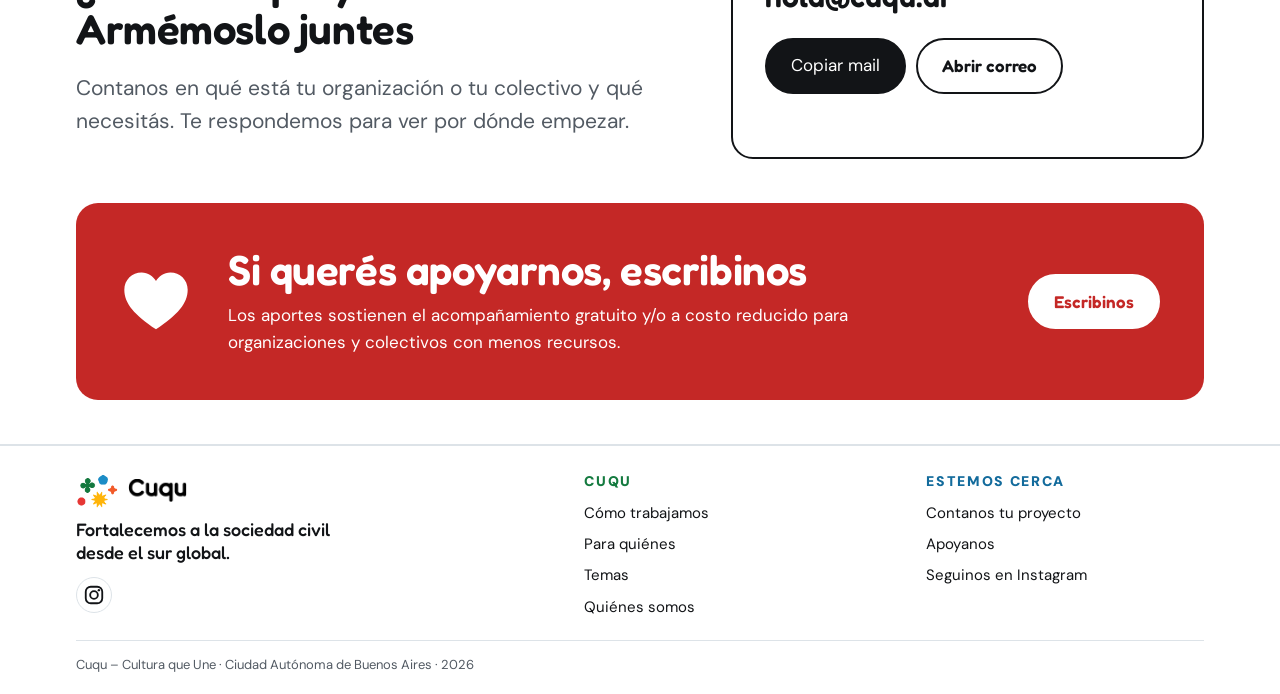
==== commit 51233d48: "Franja azul de vuelta en la principal, Quiénes somos solo con el equipo, logo más tranquilo Co-Autho" ====
--- a/index.html
+++ b/index.html
@@ -26,7 +26,7 @@
 <link rel="preconnect" href="https://fonts.googleapis.com">
 <link rel="preconnect" href="https://fonts.gstatic.com" crossorigin>
 <link rel="stylesheet" href="https://fonts.googleapis.com/css2?family=Fredoka:wght@300;400;500;600;700&family=DM+Sans:opsz,wght@9..40,400;9..40,500;9..40,700;9..40,900&display=swap">
-<link rel="stylesheet" href="cuqu.css?v=7">
+<link rel="stylesheet" href="cuqu.css?v=8">
 </head>
 <body>
 
@@ -111,6 +111,31 @@
     </div>
   </section>
 
+  <section class="quienes" id="sobre">
+    <div class="wrap">
+      <p class="eyebrow" data-en="About Cuqu">Sobre Cuqu</p>
+      <div class="quienes-grid">
+        <div>
+          <h2 data-en="We do organizational architecture">Hacemos arquitectura de organizaciones</h2>
+          <p class="lead" data-en="Cuqu – Cultura que Une is a non-profit organization. We work from the Autonomous City of Buenos Aires, for the Global South.">Cuqu – Cultura que Une es una organización sin fines de lucro. Trabajamos desde la Ciudad Autónoma de Buenos Aires, para el sur global.</p>
+          <div class="datos">
+            <div class="dato"><strong>+10</strong><span data-en="years of team experience in the social sector">años de trayectoria del equipo en el sector social</span></div>
+            <div class="dato"><strong>+75</strong><span data-en="organizations, collectives and activists we've worked with">organizaciones, colectivos y activistas con les que trabajamos</span></div>          </div>
+        </div>
+        <div class="vm">
+          <article>
+            <h3><svg width="22" height="22" style="color:var(--azul)" aria-hidden="true"><use href="#pentagono"/></svg><span data-en="Vision">Visión</span></h3>
+            <p data-en="A strong, diverse and sustainable civil society, with organizations that shape their future and defend the rights of their communities.">Una sociedad civil fuerte, diversa y sostenible, con organizaciones que transforman su futuro y defienden los derechos de sus comunidades.</p>
+          </article>
+          <article>
+            <h3><svg width="22" height="22" style="color:var(--verde)" aria-hidden="true"><use href="#trebol"/></svg><span data-en="Mission">Misión</span></h3>
+            <p data-en="To strengthen civil society by supporting organizations and collectives to organize, carry out, fund and connect their work. And above all, to sustain it over time.">Fortalecer a la sociedad civil acompañando a organizaciones y colectivos para que ordenen, ejecuten, financien y vinculen su trabajo. Y, sobre todo, para que puedan sostenerlo en el tiempo.</p>
+          </article>
+        </div>
+      </div>
+    </div>
+  </section>
+
   <section class="lineas" id="como">
     <div class="wrap">
       <div class="lineas-head">
--- a/cuqu.css
+++ b/cuqu.css
@@ -67,11 +67,12 @@
 @media (min-width:821px) and (prefers-reduced-motion:no-preference){
   .formas-vivas .lf1{animation:logo-flota 7s ease-in-out infinite}
   .formas-vivas .lf2{animation:logo-flota 8s ease-in-out infinite .6s}
-  .formas-vivas .lf3{animation:gira 14s linear infinite}
-  .formas-vivas .lf4{animation:gira 30s linear infinite reverse}
+  .formas-vivas .lf3{animation:logo-mece 9s ease-in-out infinite}
+  .formas-vivas .lf4{animation:gira 60s linear infinite reverse}
   .formas-vivas .lf5{animation:logo-flota 6s ease-in-out infinite 1.2s}
 }
-@keyframes logo-flota{0%,100%{transform:translateY(0)}50%{transform:translateY(-16px)}}
+@keyframes logo-flota{0%,100%{transform:translateY(0)}50%{transform:translateY(-7px)}}
+@keyframes logo-mece{0%,100%{transform:rotate(0)}50%{transform:rotate(25deg)}}
 .logo .texto{height:26px;width:auto;filter:var(--wordmark-filter)}
 .links{display:flex;align-items:center;gap:28px;font-weight:500;font-size:15px}
 .links a{text-decoration:none;color:var(--muted)}
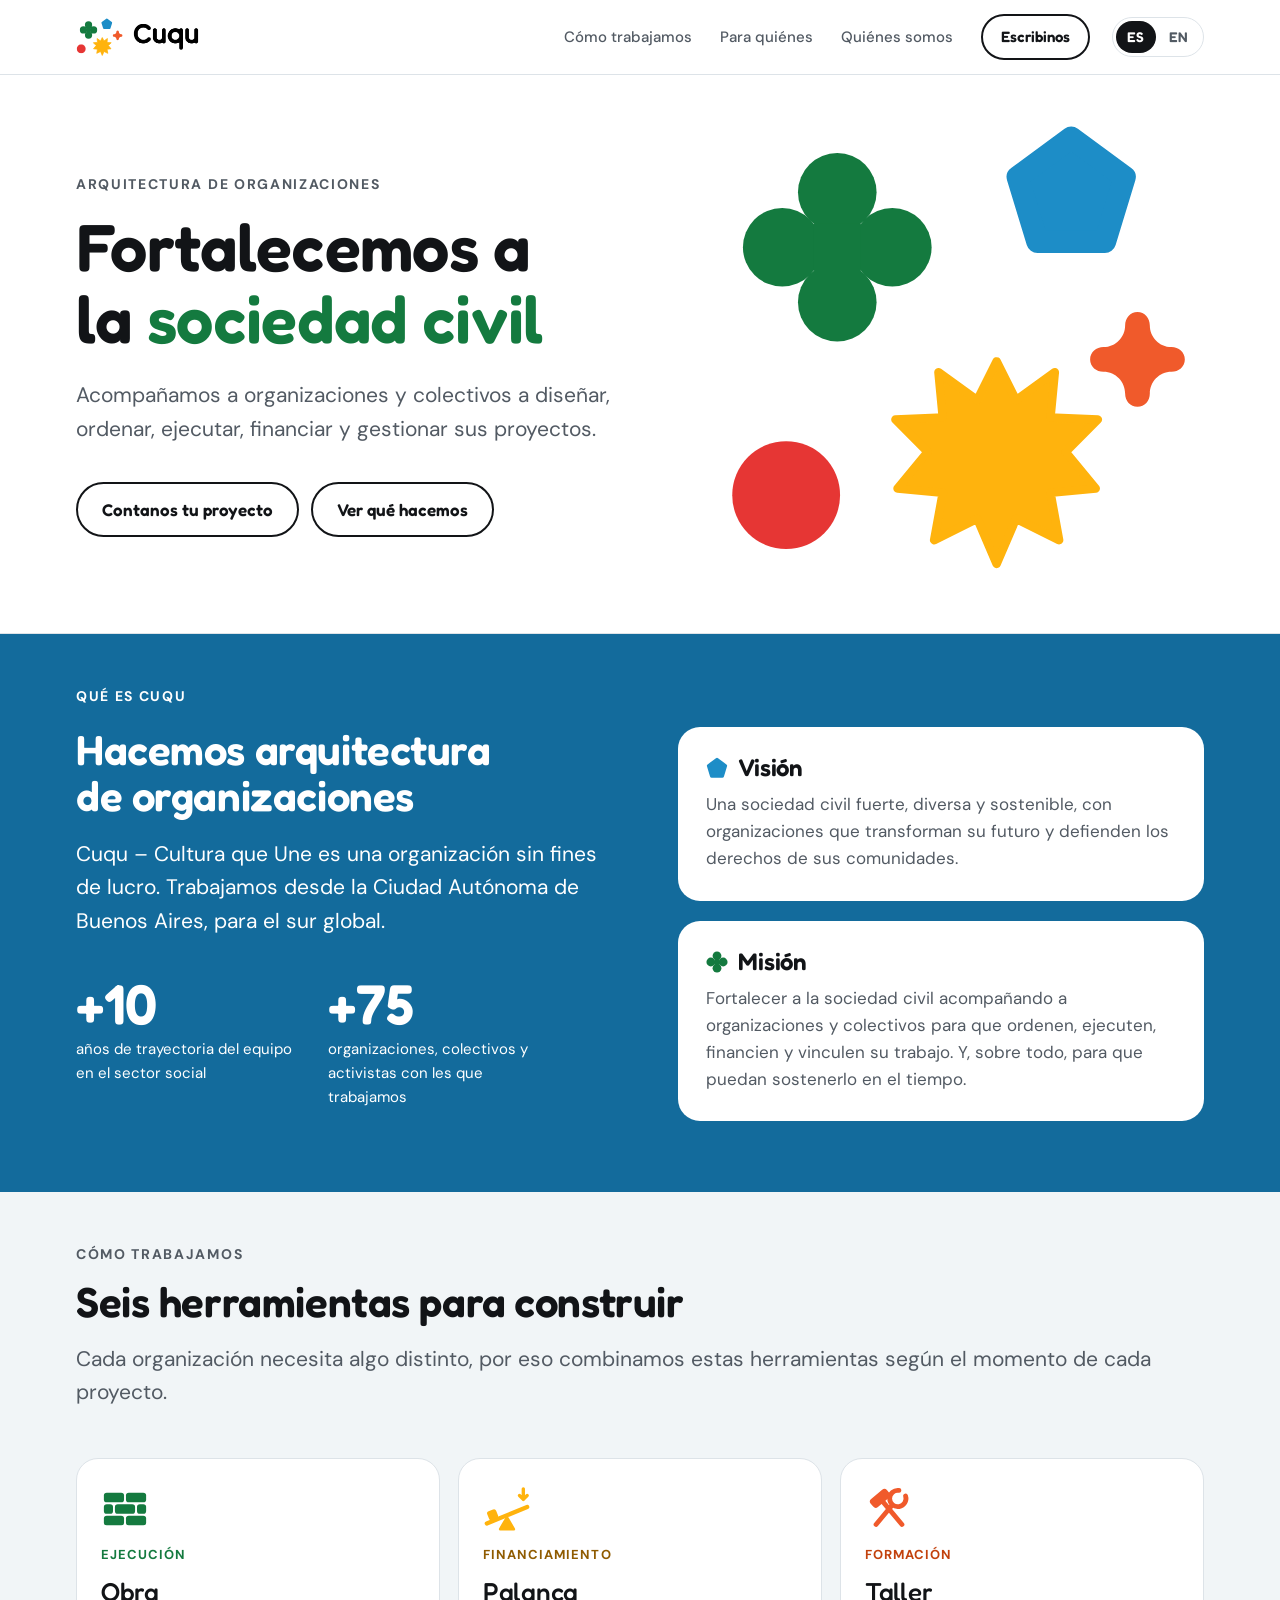
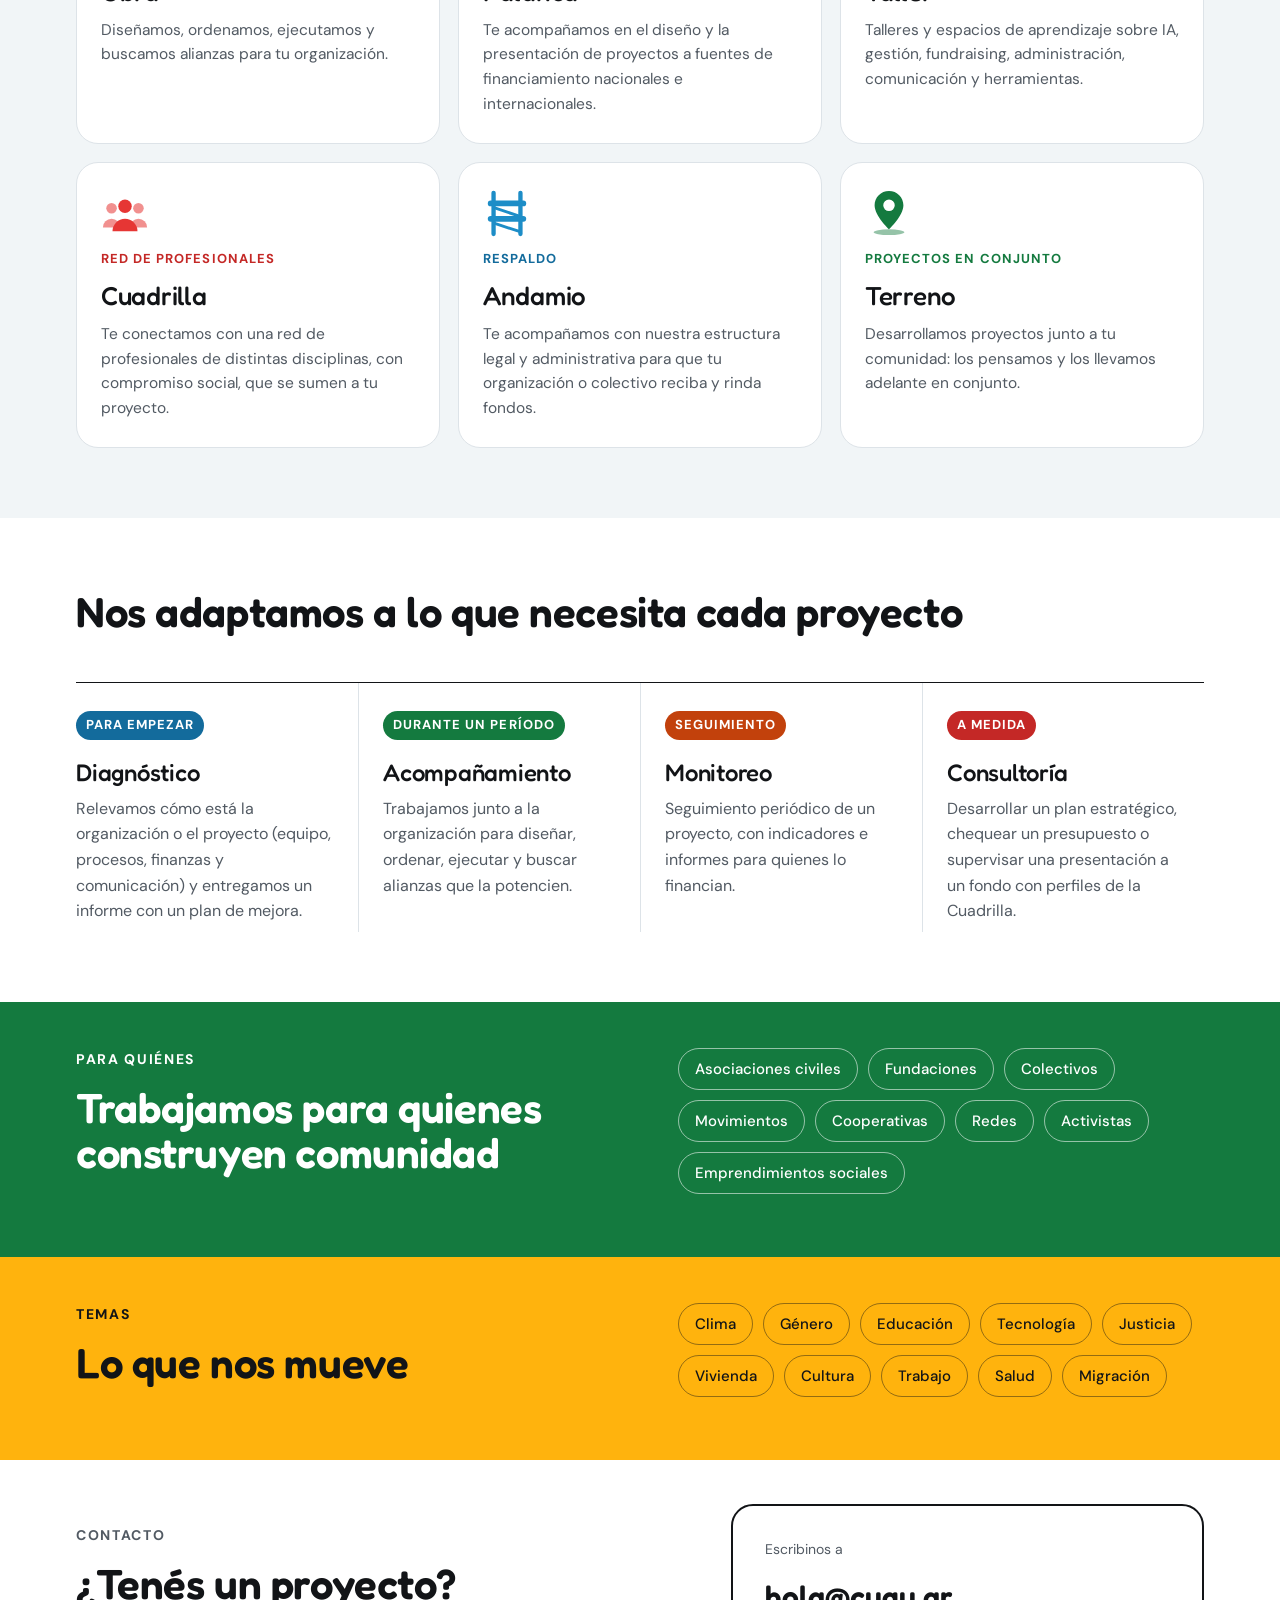
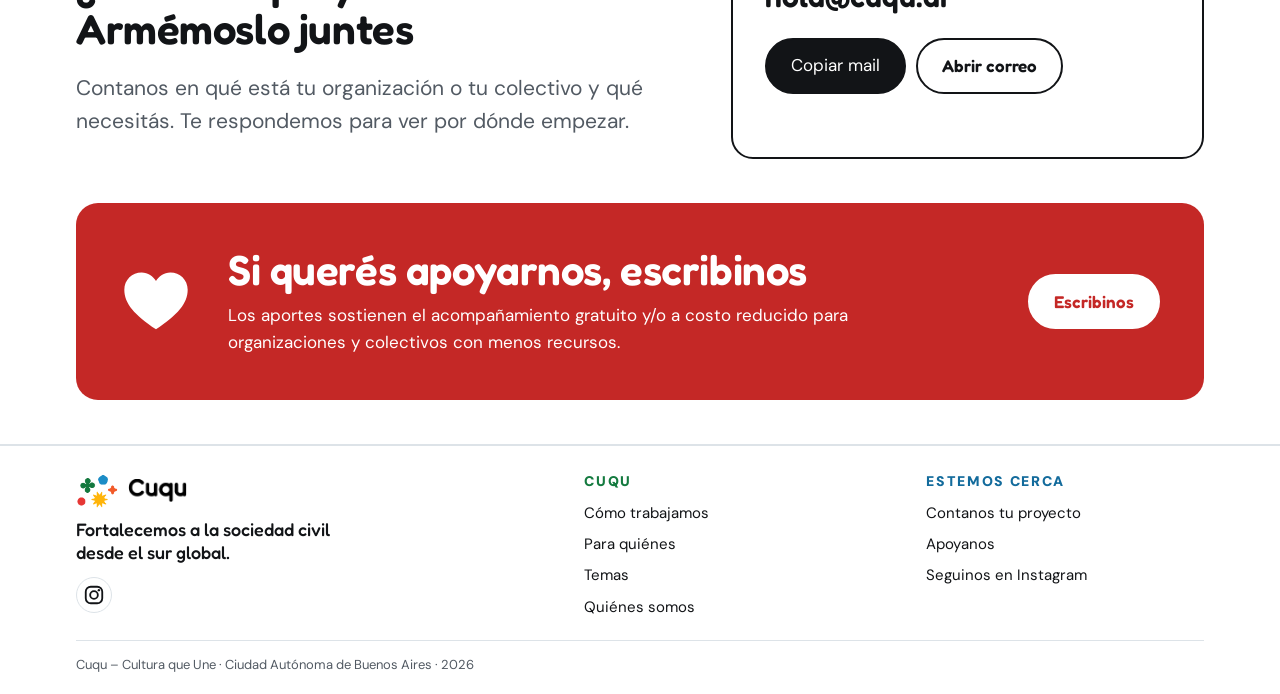
==== commit 11add49a: "Bio de Gabriela y título Qué es Cuqu Co-Authored-By: Claude Opus 5.5 <noreply@anthropic.com>" ====
--- a/index.html
+++ b/index.html
@@ -113,7 +113,7 @@
 
   <section class="quienes" id="sobre">
     <div class="wrap">
-      <p class="eyebrow" data-en="About Cuqu">Sobre Cuqu</p>
+      <p class="eyebrow" data-en="What Cuqu is">Qué es Cuqu</p>
       <div class="quienes-grid">
         <div>
           <h2 data-en="We do organizational architecture">Hacemos arquitectura de organizaciones</h2>
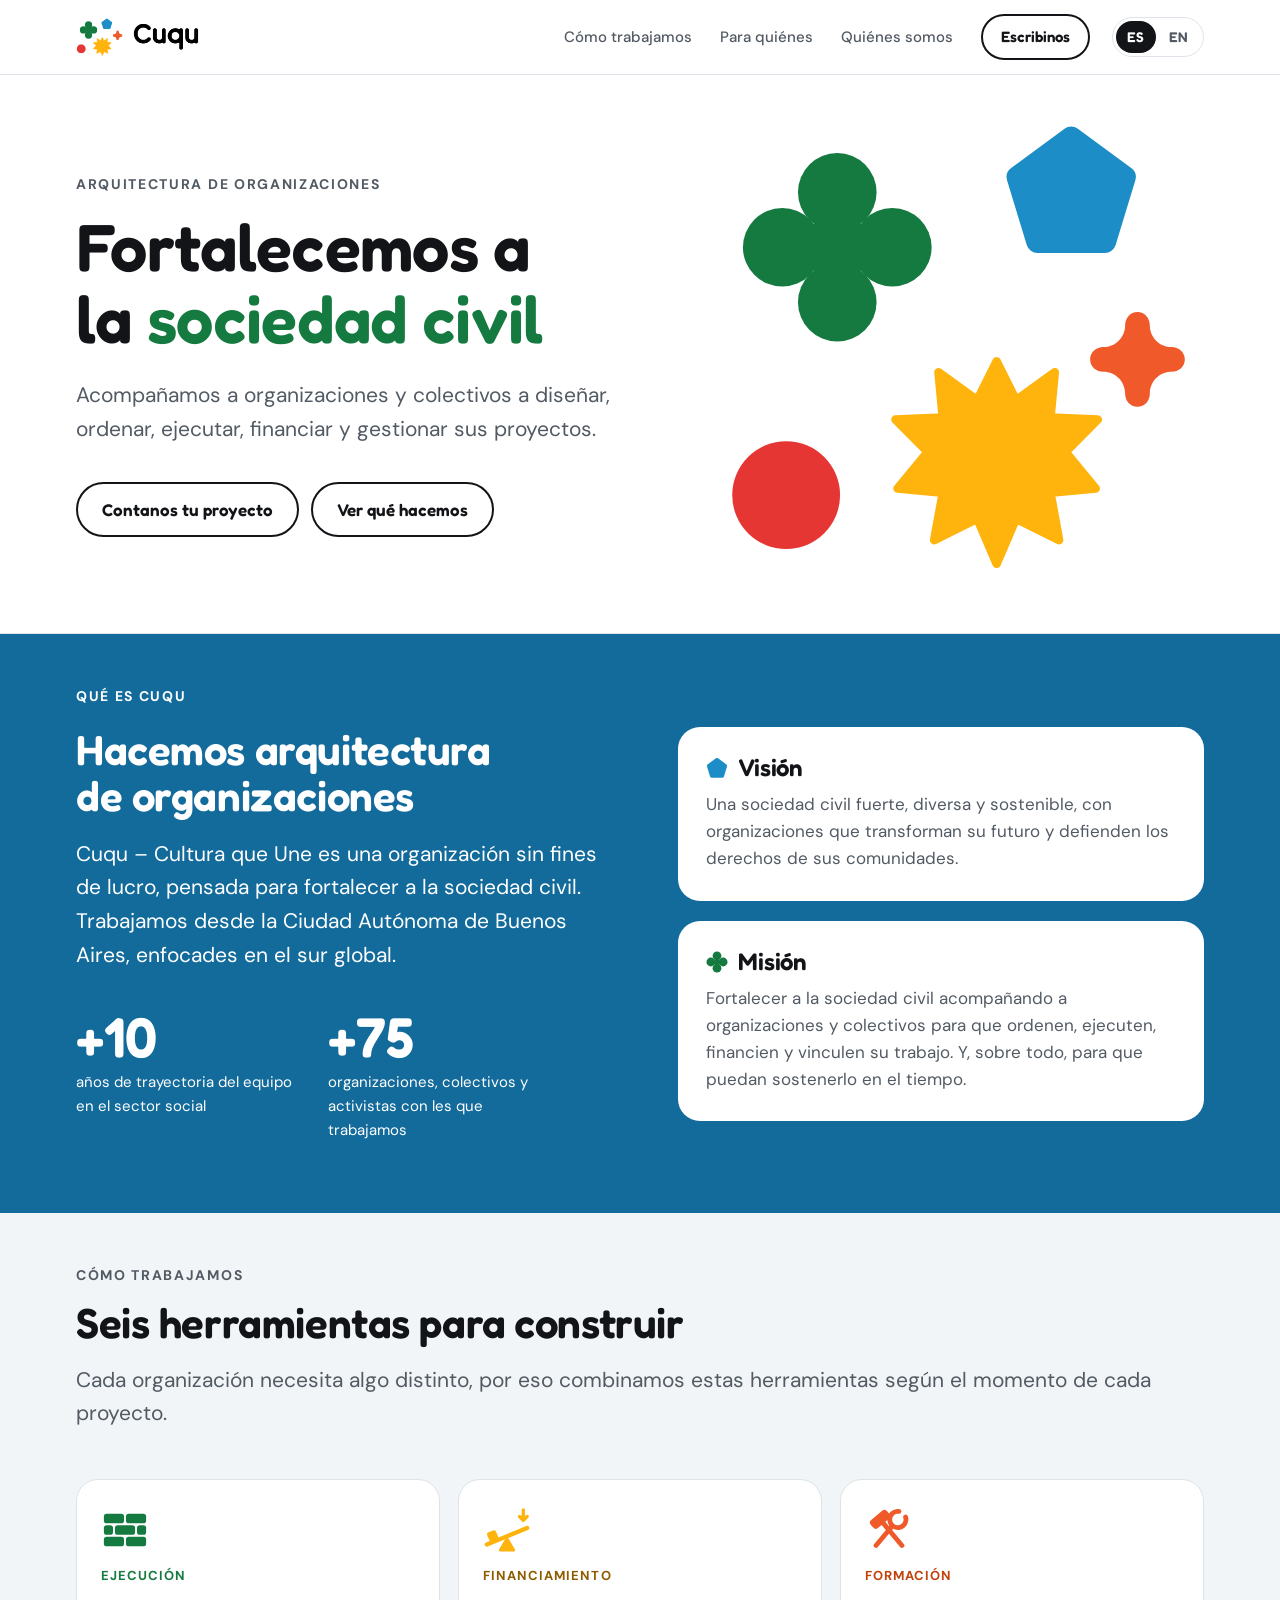
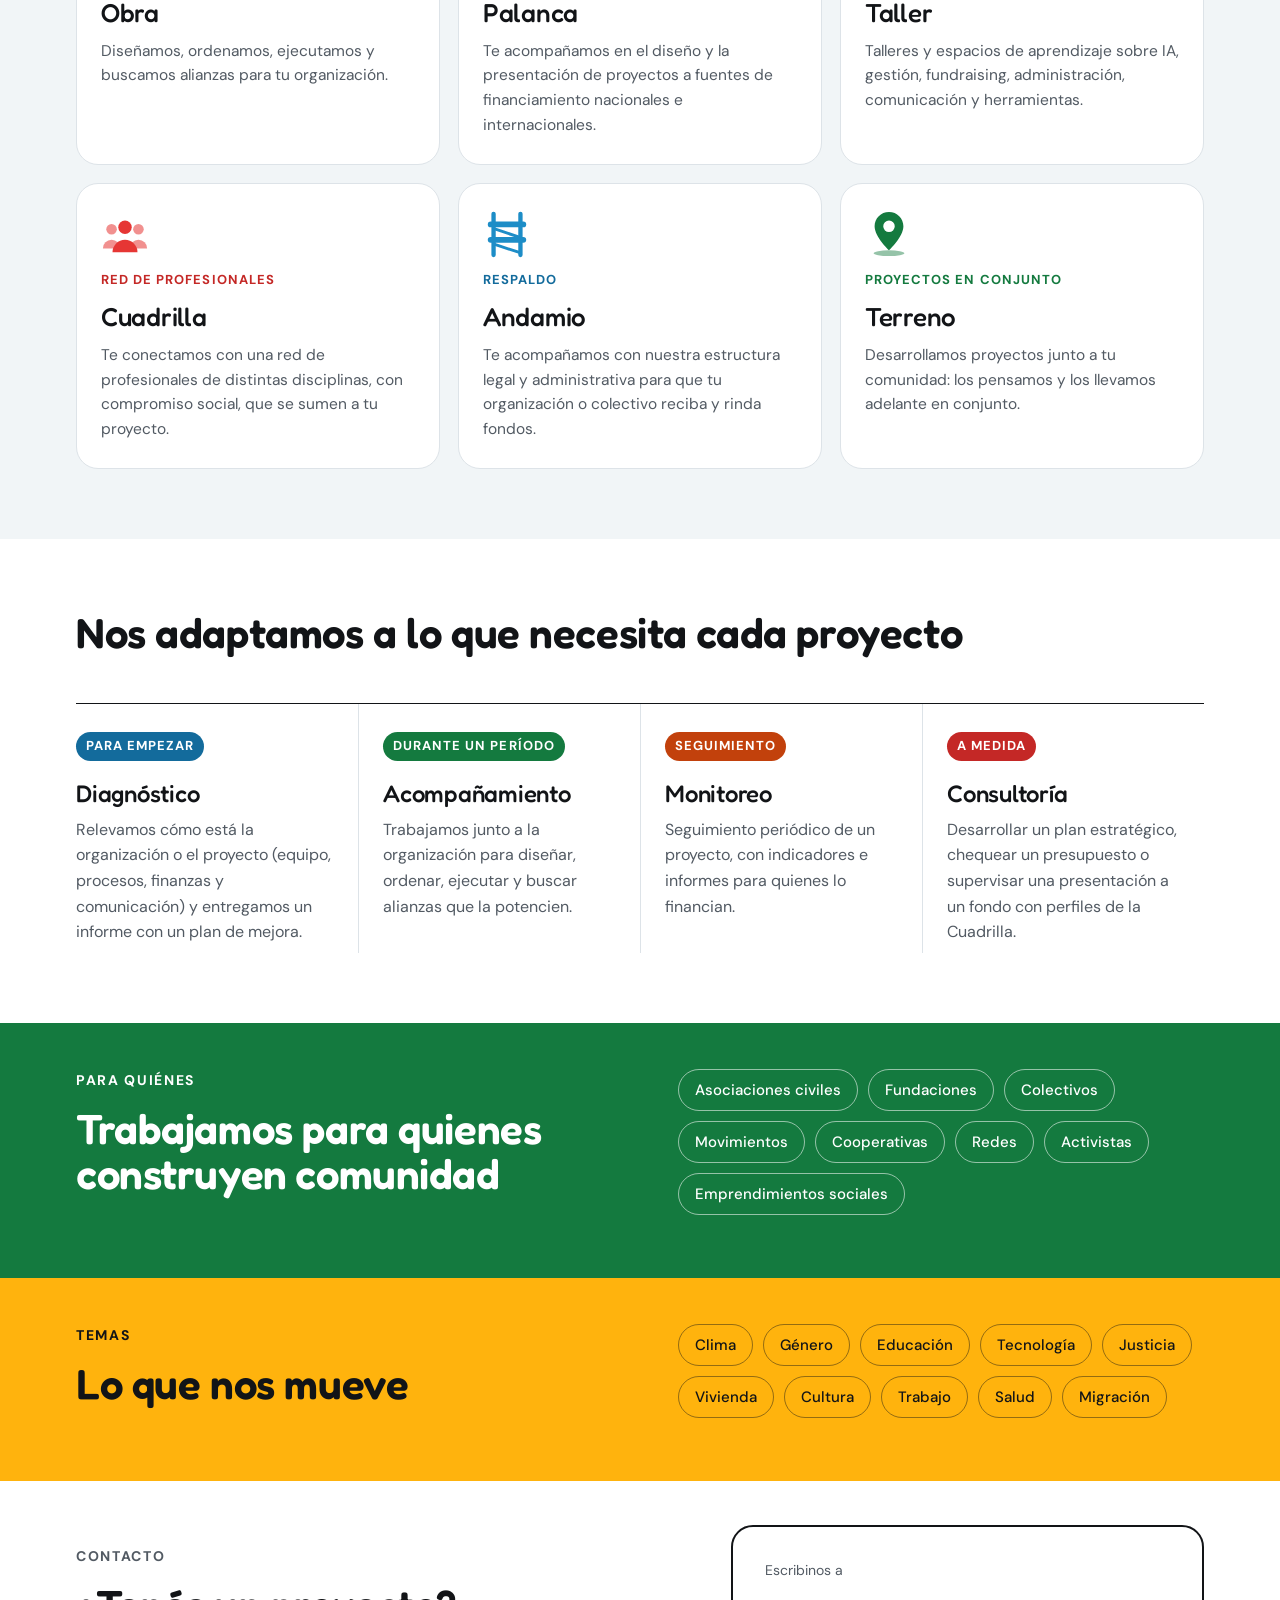
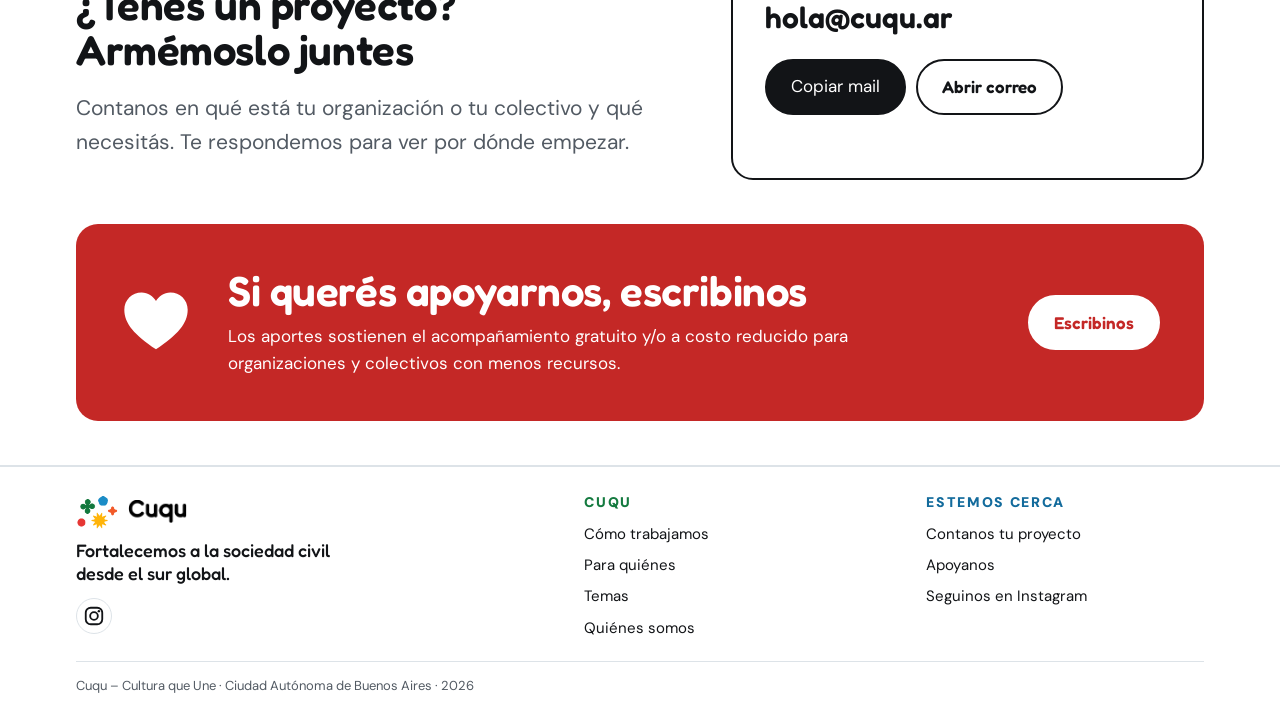
==== commit a7c0479c: "Logo de arriba solo con giro suave; texto de Qué es Cuqu Co-Authored-By: Claude Opus 5.5 <noreply@an" ====
--- a/index.html
+++ b/index.html
@@ -26,7 +26,7 @@
 <link rel="preconnect" href="https://fonts.googleapis.com">
 <link rel="preconnect" href="https://fonts.gstatic.com" crossorigin>
 <link rel="stylesheet" href="https://fonts.googleapis.com/css2?family=Fredoka:wght@300;400;500;600;700&family=DM+Sans:opsz,wght@9..40,400;9..40,500;9..40,700;9..40,900&display=swap">
-<link rel="stylesheet" href="cuqu.css?v=8">
+<link rel="stylesheet" href="cuqu.css?v=9">
 </head>
 <body>
 
@@ -117,7 +117,7 @@
       <div class="quienes-grid">
         <div>
           <h2 data-en="We do organizational architecture">Hacemos arquitectura de organizaciones</h2>
-          <p class="lead" data-en="Cuqu – Cultura que Une is a non-profit organization. We work from the Autonomous City of Buenos Aires, for the Global South.">Cuqu – Cultura que Une es una organización sin fines de lucro. Trabajamos desde la Ciudad Autónoma de Buenos Aires, para el sur global.</p>
+          <p class="lead" data-en="Cuqu – Cultura que Une is a non-profit organization created to strengthen civil society. We work from the Autonomous City of Buenos Aires, focused on the Global South.">Cuqu – Cultura que Une es una organización sin fines de lucro, pensada para fortalecer a la sociedad civil. Trabajamos desde la Ciudad Autónoma de Buenos Aires, enfocades en el sur global.</p>
           <div class="datos">
             <div class="dato"><strong>+10</strong><span data-en="years of team experience in the social sector">años de trayectoria del equipo en el sector social</span></div>
             <div class="dato"><strong>+75</strong><span data-en="organizations, collectives and activists we've worked with">organizaciones, colectivos y activistas con les que trabajamos</span></div>          </div>
--- a/cuqu.css
+++ b/cuqu.css
@@ -65,14 +65,13 @@
 .logo .formas-vivas{width:47px;height:38px;overflow:visible;flex:none}
 .formas-vivas .lf{transform-box:fill-box;transform-origin:center}
 @media (min-width:821px) and (prefers-reduced-motion:no-preference){
-  .formas-vivas .lf1{animation:logo-flota 7s ease-in-out infinite}
-  .formas-vivas .lf2{animation:logo-flota 8s ease-in-out infinite .6s}
-  .formas-vivas .lf3{animation:logo-mece 9s ease-in-out infinite}
-  .formas-vivas .lf4{animation:gira 60s linear infinite reverse}
-  .formas-vivas .lf5{animation:logo-flota 6s ease-in-out infinite 1.2s}
-}
-@keyframes logo-flota{0%,100%{transform:translateY(0)}50%{transform:translateY(-7px)}}
-@keyframes logo-mece{0%,100%{transform:rotate(0)}50%{transform:rotate(25deg)}}
+  .formas-vivas .lf1{animation:logo-mece 9s ease-in-out infinite}
+  .formas-vivas .lf2{animation:logo-mece 11s ease-in-out infinite -3s}
+  .formas-vivas .lf3{animation:logo-mece 8s ease-in-out infinite -5s}
+  .formas-vivas .lf4{animation:logo-mece 12s ease-in-out infinite -2s reverse}
+  .formas-vivas .lf5{animation:logo-mece 10s ease-in-out infinite -6s}
+}
+@keyframes logo-mece{0%,100%{transform:rotate(-8deg)}50%{transform:rotate(8deg)}}
 .logo .texto{height:26px;width:auto;filter:var(--wordmark-filter)}
 .links{display:flex;align-items:center;gap:28px;font-weight:500;font-size:15px}
 .links a{text-decoration:none;color:var(--muted)}
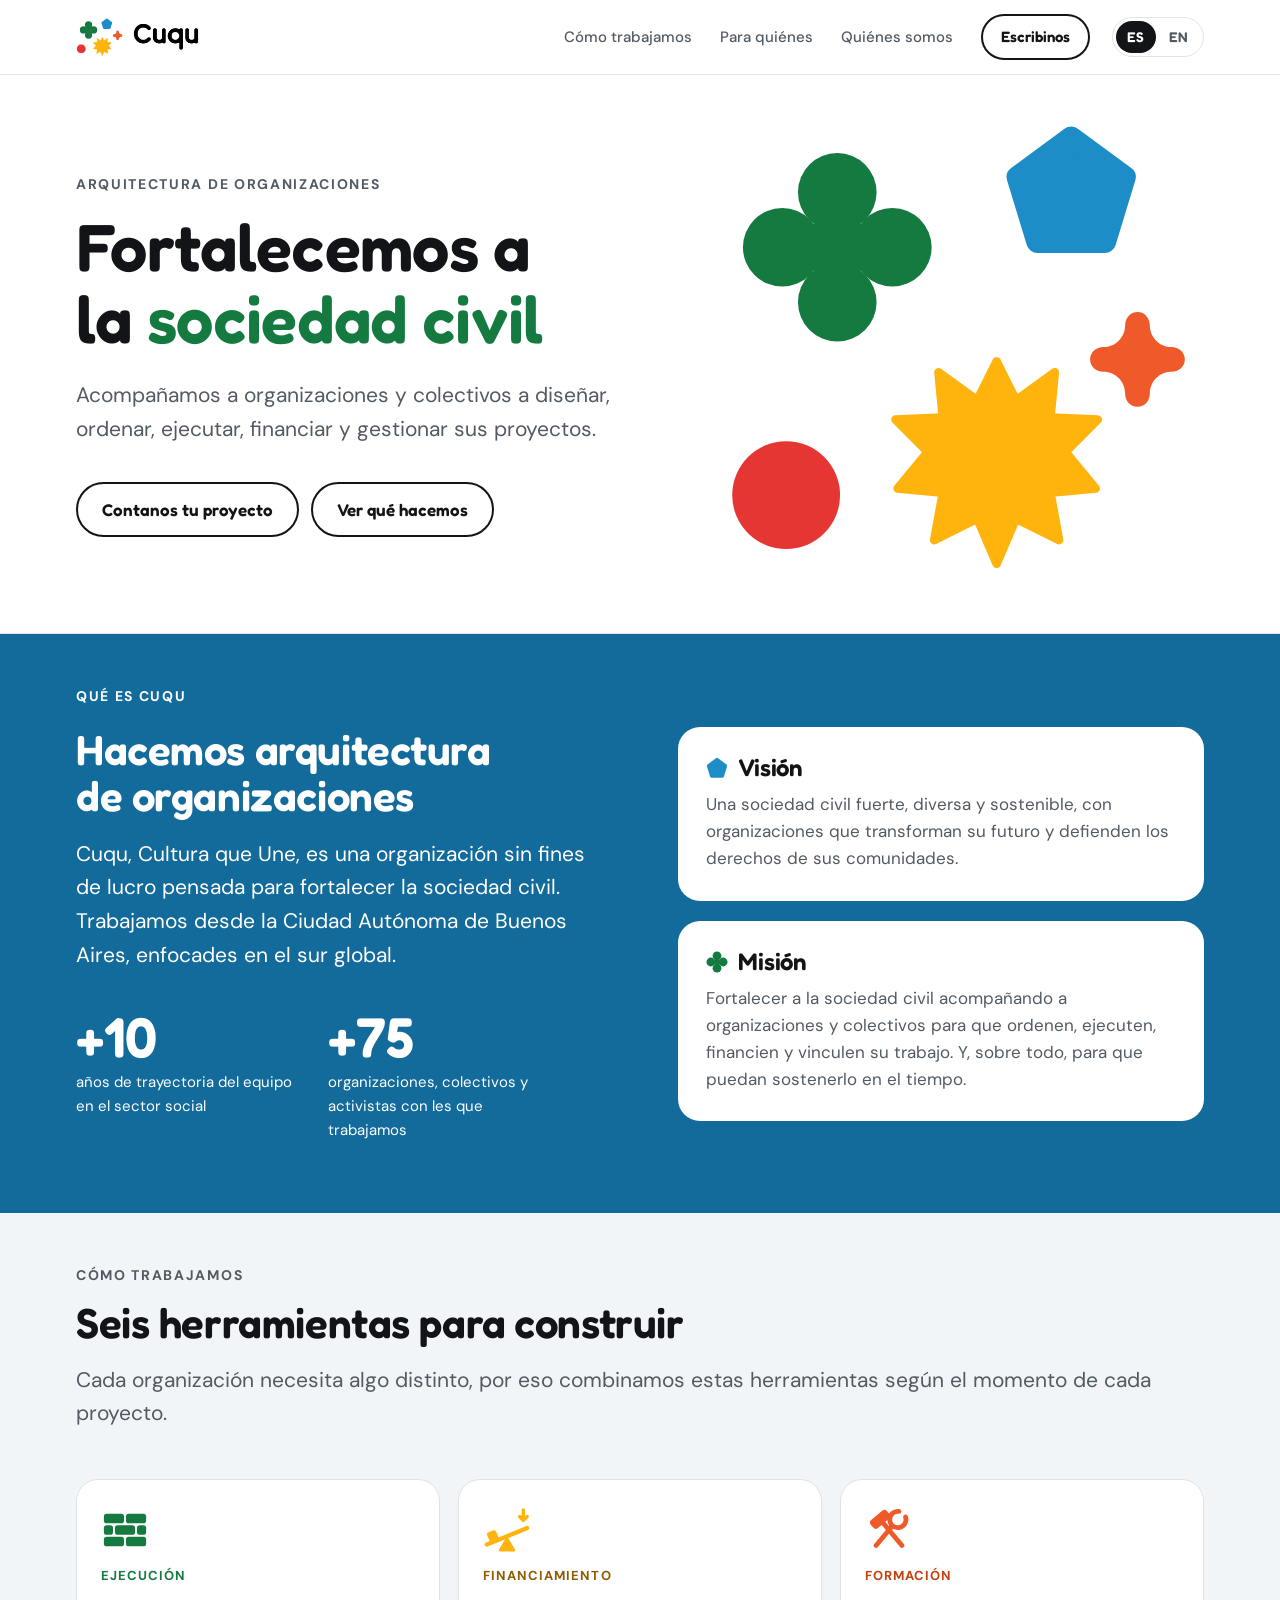
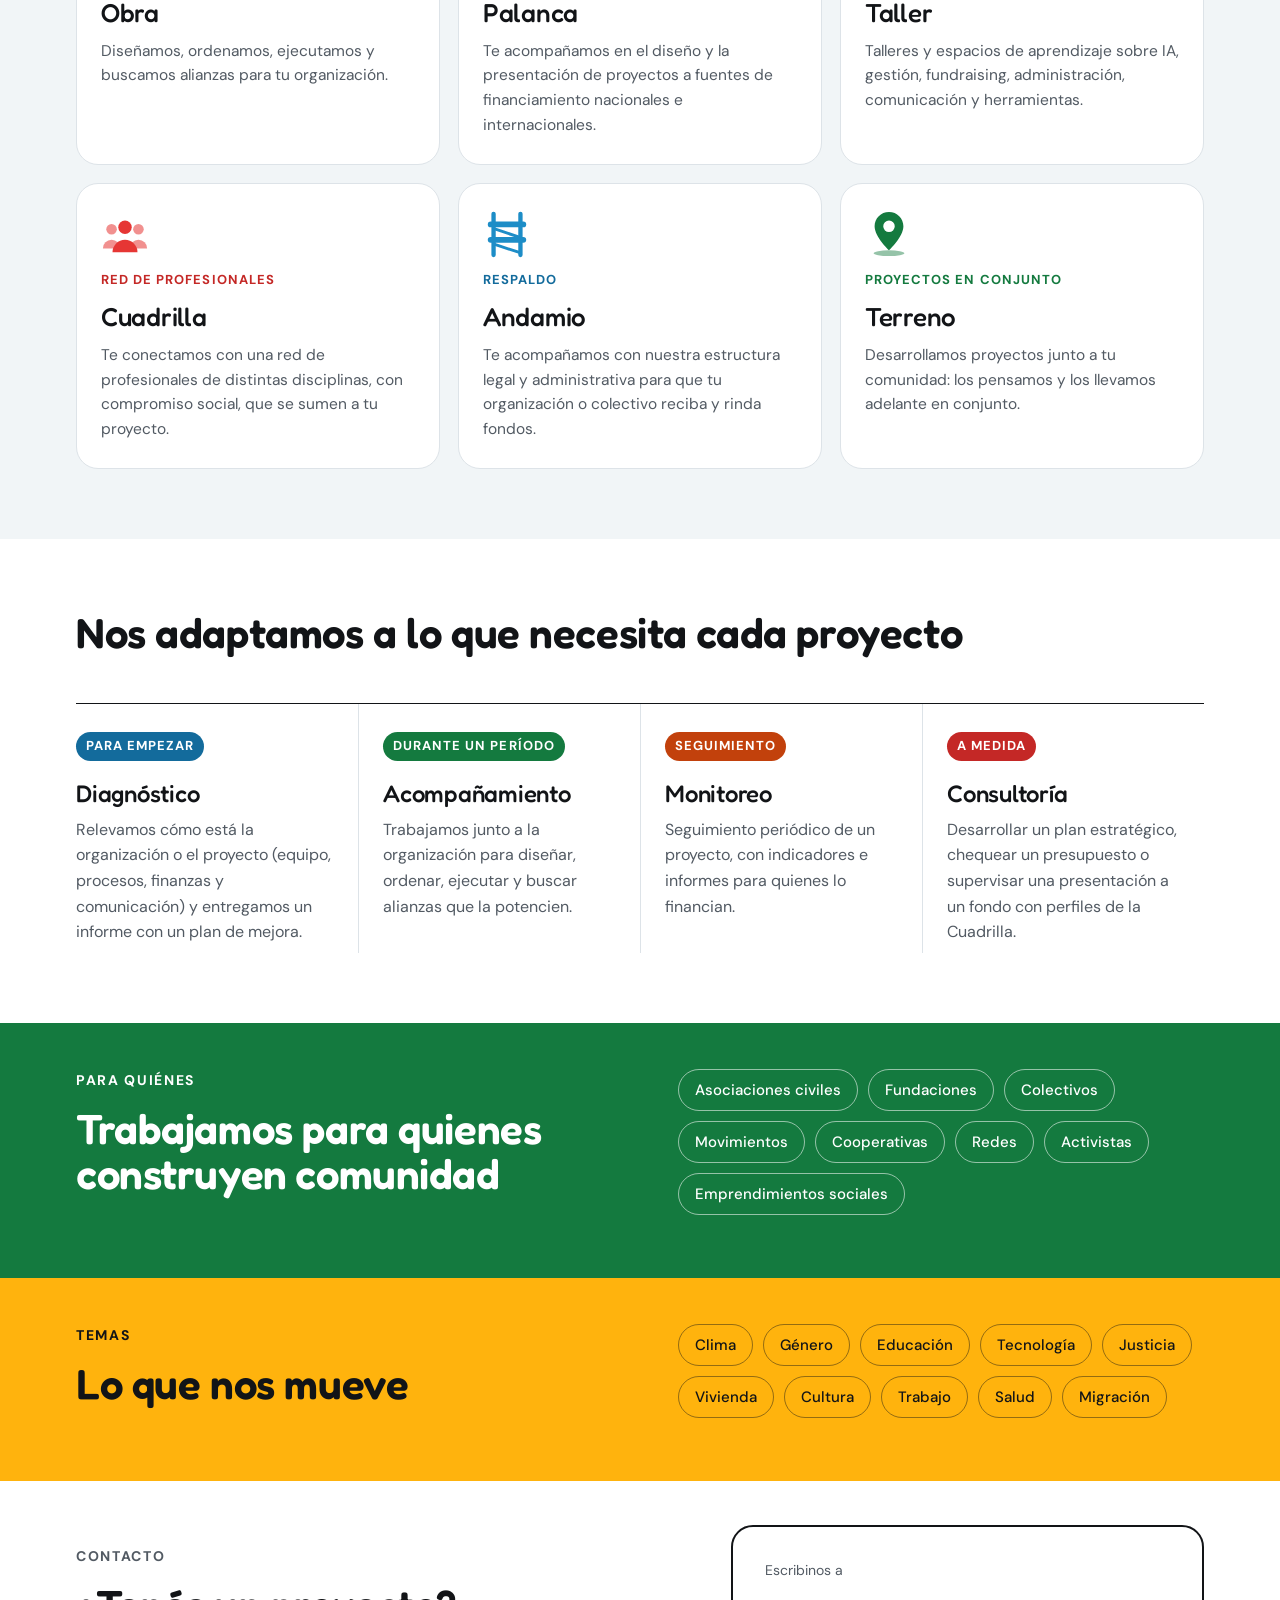
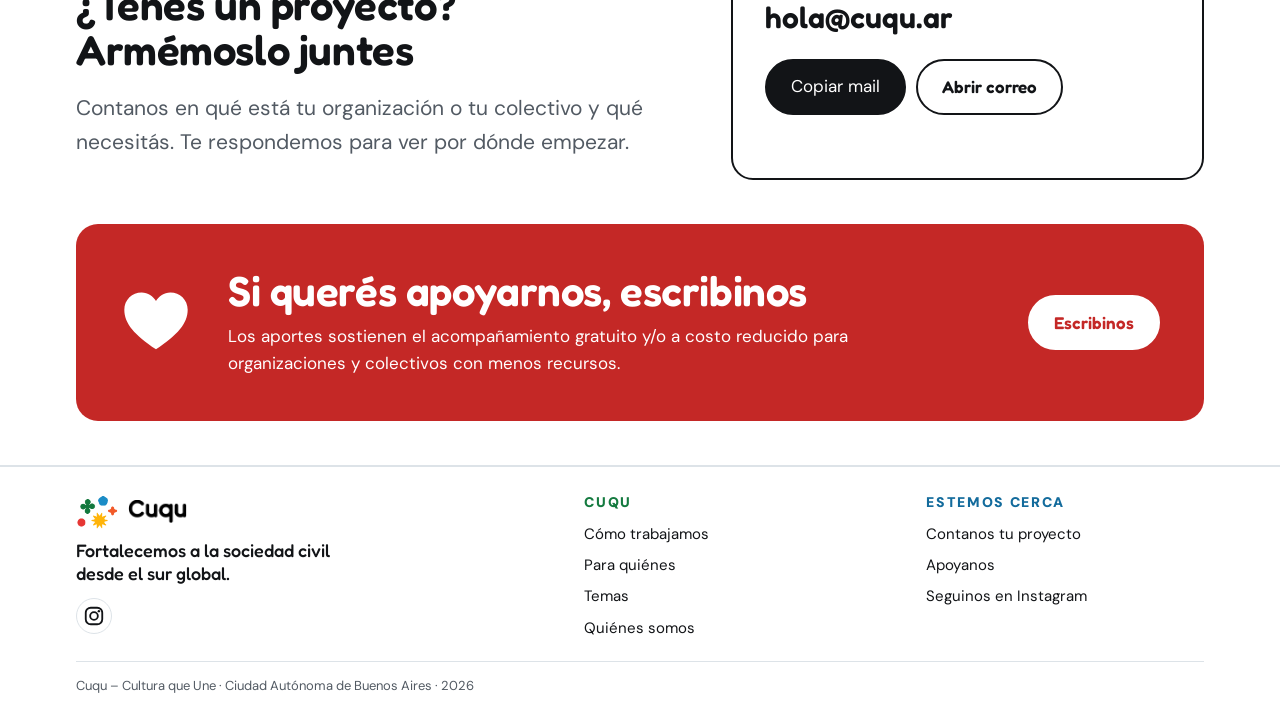
==== commit d1d9be60: "Puntuación en Qué es Cuqu Co-Authored-By: Claude Opus 5.5 <noreply@anthropic.com>" ====
--- a/index.html
+++ b/index.html
@@ -117,7 +117,7 @@
       <div class="quienes-grid">
         <div>
           <h2 data-en="We do organizational architecture">Hacemos arquitectura de organizaciones</h2>
-          <p class="lead" data-en="Cuqu – Cultura que Une is a non-profit organization created to strengthen civil society. We work from the Autonomous City of Buenos Aires, focused on the Global South.">Cuqu – Cultura que Une es una organización sin fines de lucro, pensada para fortalecer a la sociedad civil. Trabajamos desde la Ciudad Autónoma de Buenos Aires, enfocades en el sur global.</p>
+          <p class="lead" data-en="Cuqu, Cultura que Une, is a non-profit organization created to strengthen civil society. We work from the Autonomous City of Buenos Aires, focused on the Global South.">Cuqu, Cultura que Une, es una organización sin fines de lucro pensada para fortalecer la sociedad civil. Trabajamos desde la Ciudad Autónoma de Buenos Aires, enfocades en el sur global.</p>
           <div class="datos">
             <div class="dato"><strong>+10</strong><span data-en="years of team experience in the social sector">años de trayectoria del equipo en el sector social</span></div>
             <div class="dato"><strong>+75</strong><span data-en="organizations, collectives and activists we've worked with">organizaciones, colectivos y activistas con les que trabajamos</span></div>          </div>
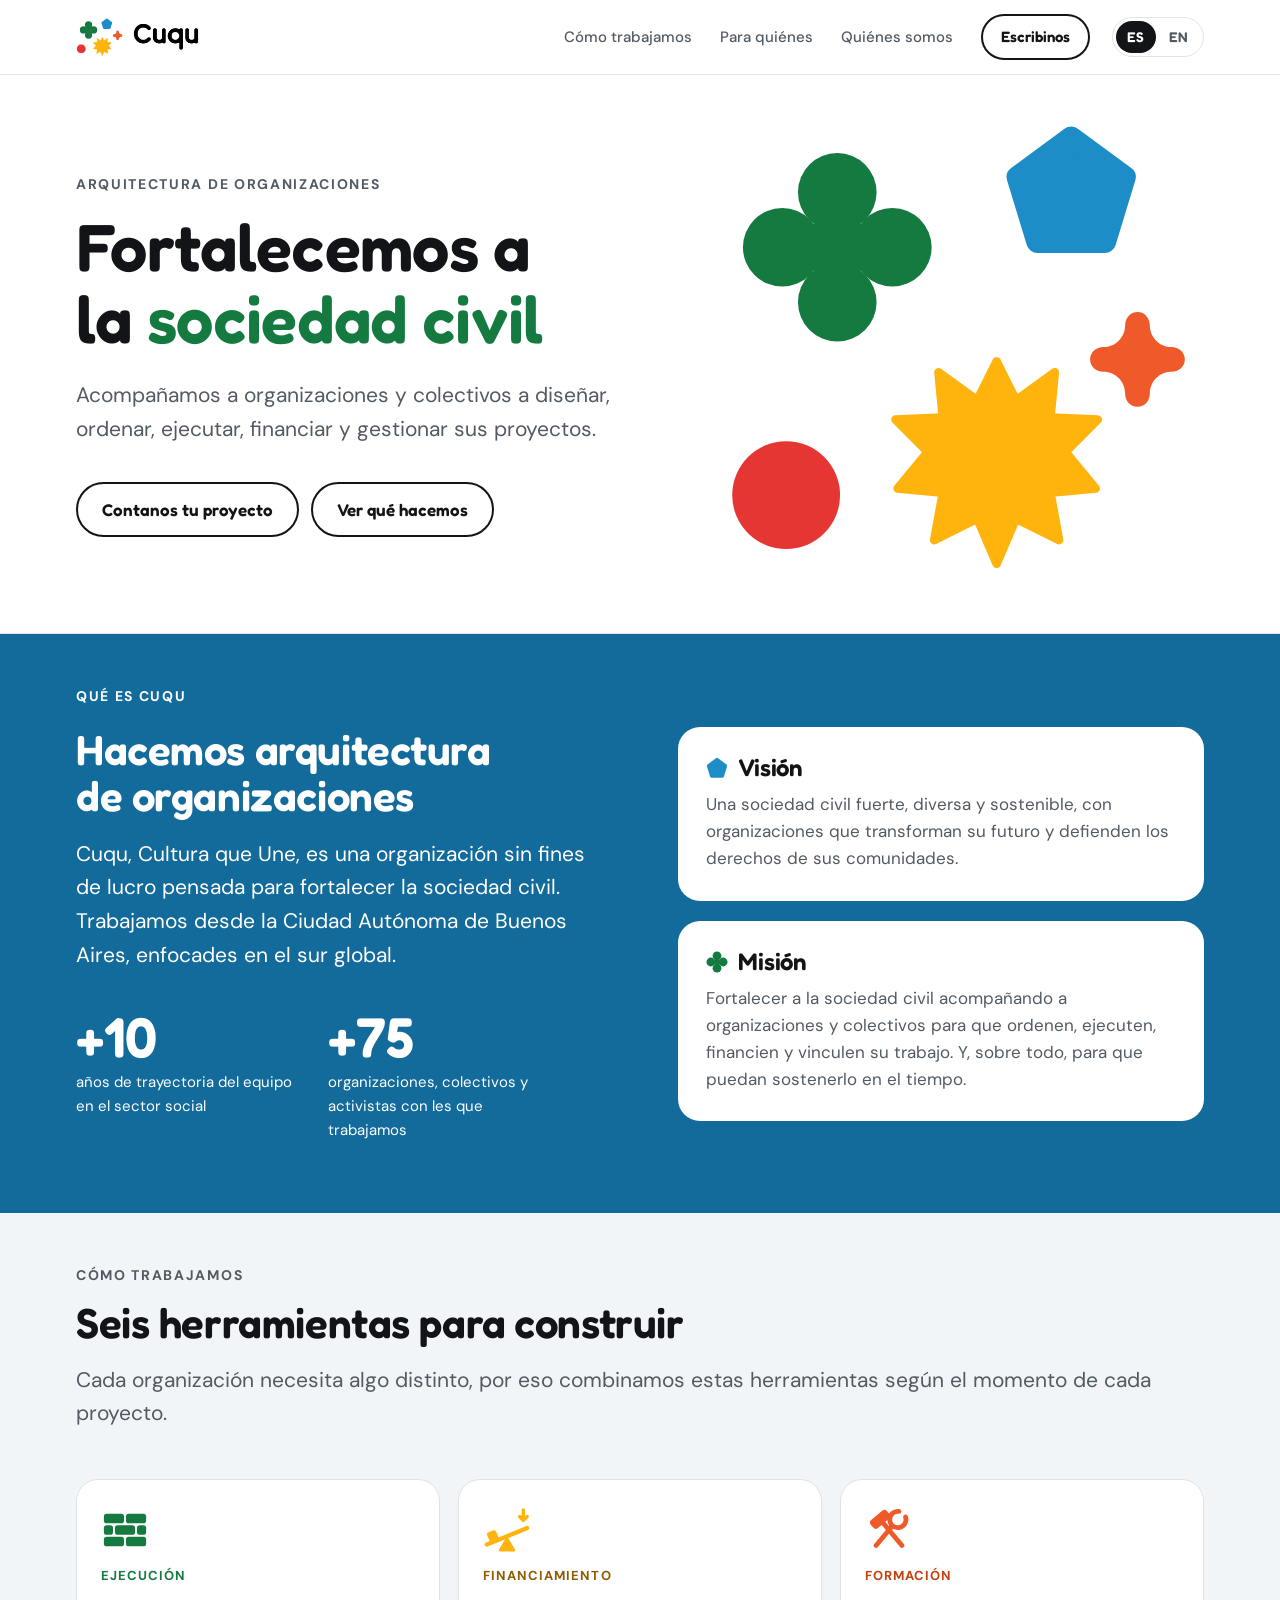
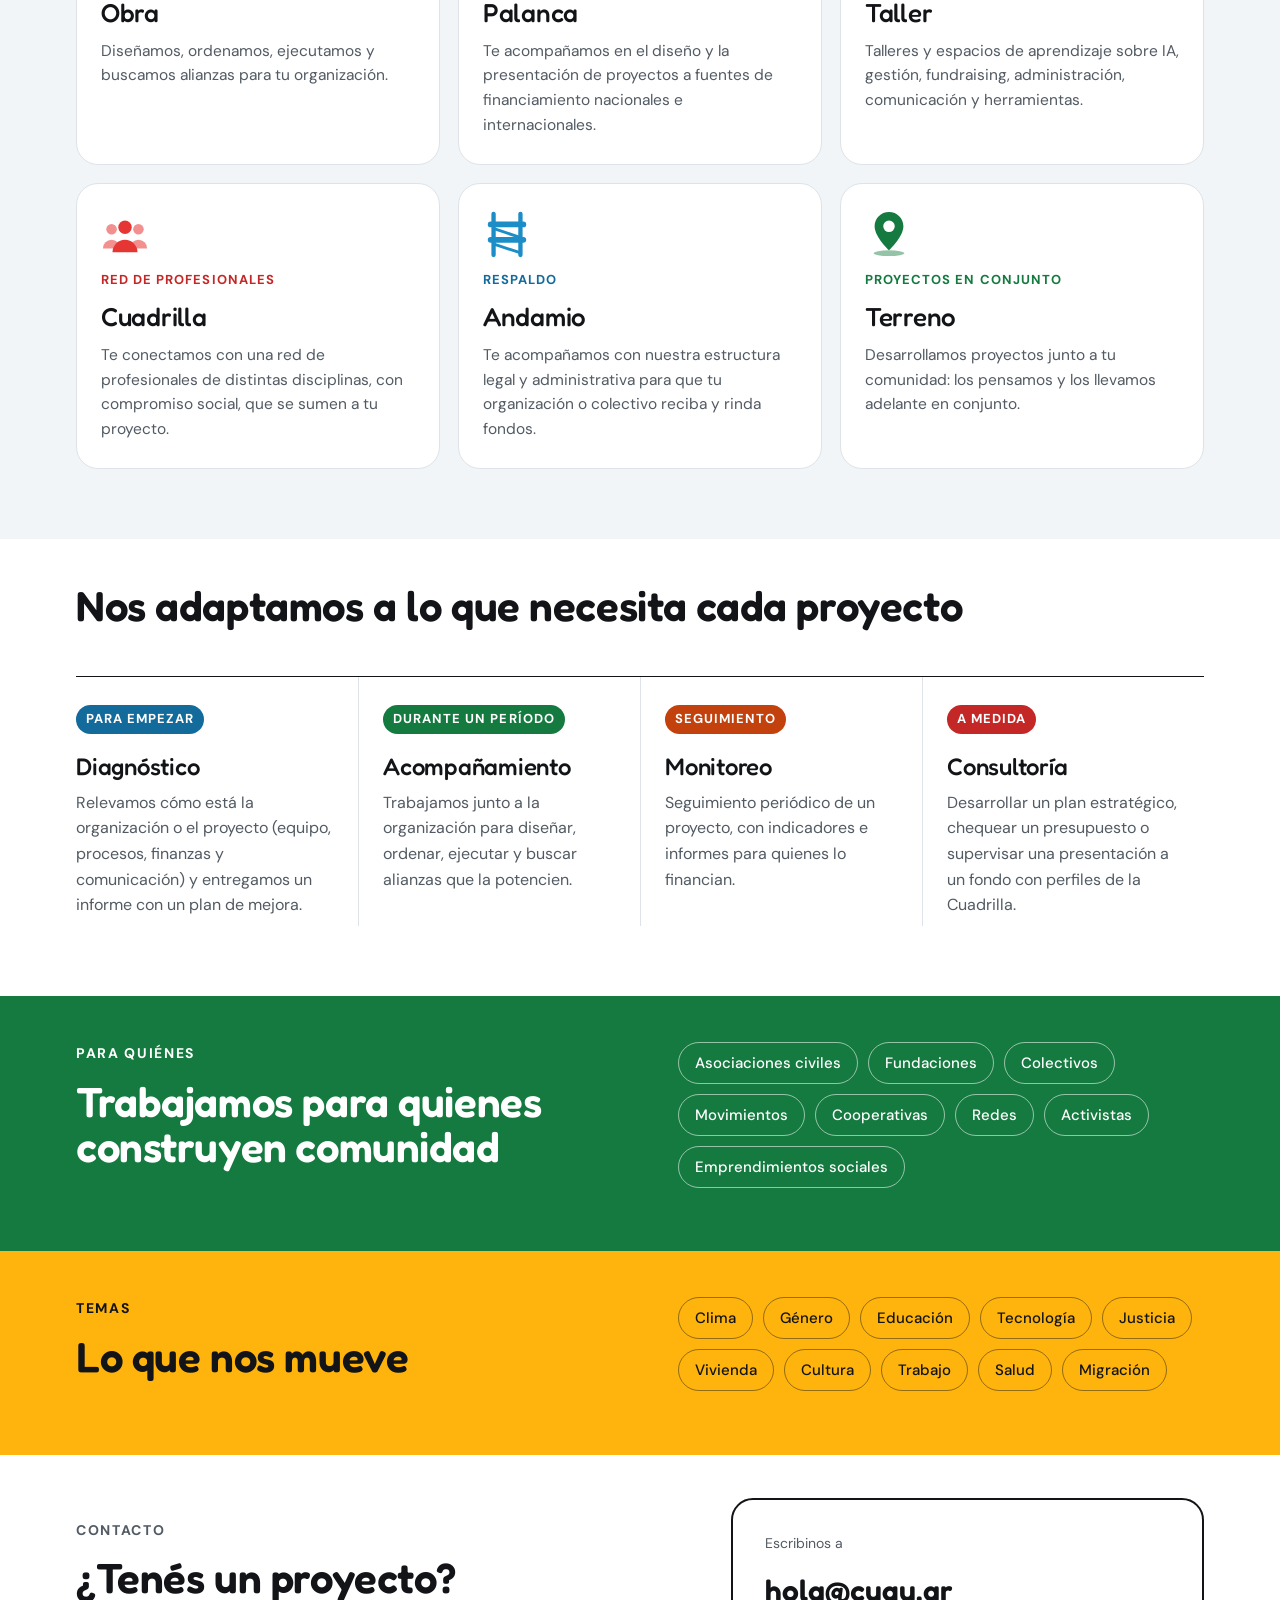
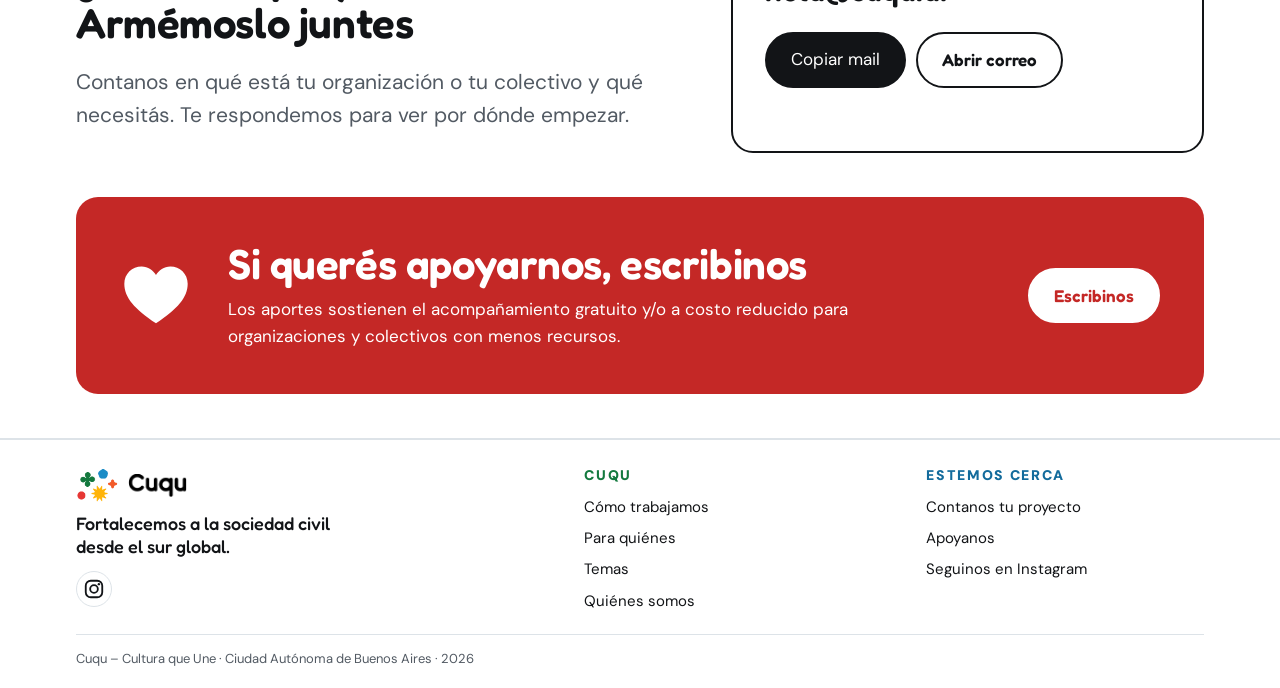
==== commit 7f190def: "Menos espacio arriba de Nos adaptamos en compu Co-Authored-By: Claude Opus 5.5 <noreply@anthropic.co" ====
--- a/index.html
+++ b/index.html
@@ -26,7 +26,7 @@
 <link rel="preconnect" href="https://fonts.googleapis.com">
 <link rel="preconnect" href="https://fonts.gstatic.com" crossorigin>
 <link rel="stylesheet" href="https://fonts.googleapis.com/css2?family=Fredoka:wght@300;400;500;600;700&family=DM+Sans:opsz,wght@9..40,400;9..40,500;9..40,700;9..40,900&display=swap">
-<link rel="stylesheet" href="cuqu.css?v=9">
+<link rel="stylesheet" href="cuqu.css?v=11">
 </head>
 <body>
 
@@ -85,8 +85,17 @@
         <button type="button" id="lang-es" data-lang="es" aria-pressed="true">ES</button>
         <button type="button" id="lang-en" data-lang="en" aria-pressed="false">EN</button>
       </div>
+      <button class="menu-btn" type="button" aria-expanded="false" aria-controls="menu-movil" aria-label="Abrir menú" data-aria-en="Open menu"><span></span><span></span><span></span></button>
     </div>
   </div>
+  <nav class="menu-movil" id="menu-movil" aria-label="Menú" hidden>
+    <div class="wrap">
+      <a href="#como" data-en="How we work">Cómo trabajamos</a>
+      <a href="#para-quienes" data-en="Who it's for">Para quiénes</a>
+      <a href="quienes-somos.html" data-en="About us">Quiénes somos</a>
+      <a class="btn btn-dark" href="#contacto" data-en="Write to us">Escribinos</a>
+    </div>
+  </nav>
 </header>
 
 <main id="inicio">
@@ -309,7 +318,7 @@
   </div>
 </footer>
 
-<script src="cuqu.js?v=4"></script>
+<script src="cuqu.js?v=5"></script>
 
 </body>
 </html>
--- a/cuqu.css
+++ b/cuqu.css
@@ -84,6 +84,18 @@
 .links .btn{padding:9px 18px;font-size:15px;color:var(--bg)}
 .links{gap:clamp(10px,2.4vw,28px)}
 .links a{white-space:nowrap}
+/* Menú hamburguesa (celular y pantallas angostas) */
+.menu-btn{display:none;flex-direction:column;justify-content:center;align-items:center;gap:5px;width:42px;height:42px;border:1.5px solid var(--line);border-radius:50%;background:transparent;cursor:pointer;padding:0;flex:none}
+.menu-btn span{display:block;width:18px;height:2px;border-radius:2px;background:var(--fg);transition:transform .2s ease,opacity .2s ease}
+.menu-btn[aria-expanded="true"] span:nth-child(1){transform:translateY(7px) rotate(45deg)}
+.menu-btn[aria-expanded="true"] span:nth-child(2){opacity:0}
+.menu-btn[aria-expanded="true"] span:nth-child(3){transform:translateY(-7px) rotate(-45deg)}
+.menu-movil{border-top:1px solid var(--line);background:var(--bg)}
+.menu-movil .wrap{display:flex;flex-direction:column;padding-block:6px 18px}
+.menu-movil a:not(.btn){font-family:var(--font-display);font-weight:500;font-size:20px;text-decoration:none;color:var(--fg);padding:13px 0;border-bottom:1px solid var(--line)}
+.menu-movil .btn{align-self:flex-start;margin-top:16px}
+@media (max-width:1040px){.menu-btn{display:inline-flex}}
+@media (min-width:1041px){.menu-movil{display:none!important}}
 @media (max-width:1040px){.links a:not(.btn){display:none}}
 .nav-right{display:flex;align-items:center;gap:clamp(10px,2vw,22px)}
 .lang{display:inline-flex;border:1.5px solid var(--line);border-radius:999px;padding:3px;gap:2px}
@@ -218,6 +230,7 @@
 
 /* Contacto */
 .contacto{text-align:left;padding-bottom:clamp(32px,3.4vw,44px)}
+@media (min-width:821px){.como{padding-top:clamp(36px,3.4vw,48px)}}
 @media (min-width:821px){.contacto{padding-top:clamp(32px,3.4vw,44px)}.quienes,.lineas{padding-top:clamp(40px,4vw,56px)}}
 .contacto-box{display:grid;grid-template-columns:1.3fr 1fr;gap:40px;align-items:center}
 .contacto h2{font-size:var(--h2-seccion);overflow-wrap:break-word}
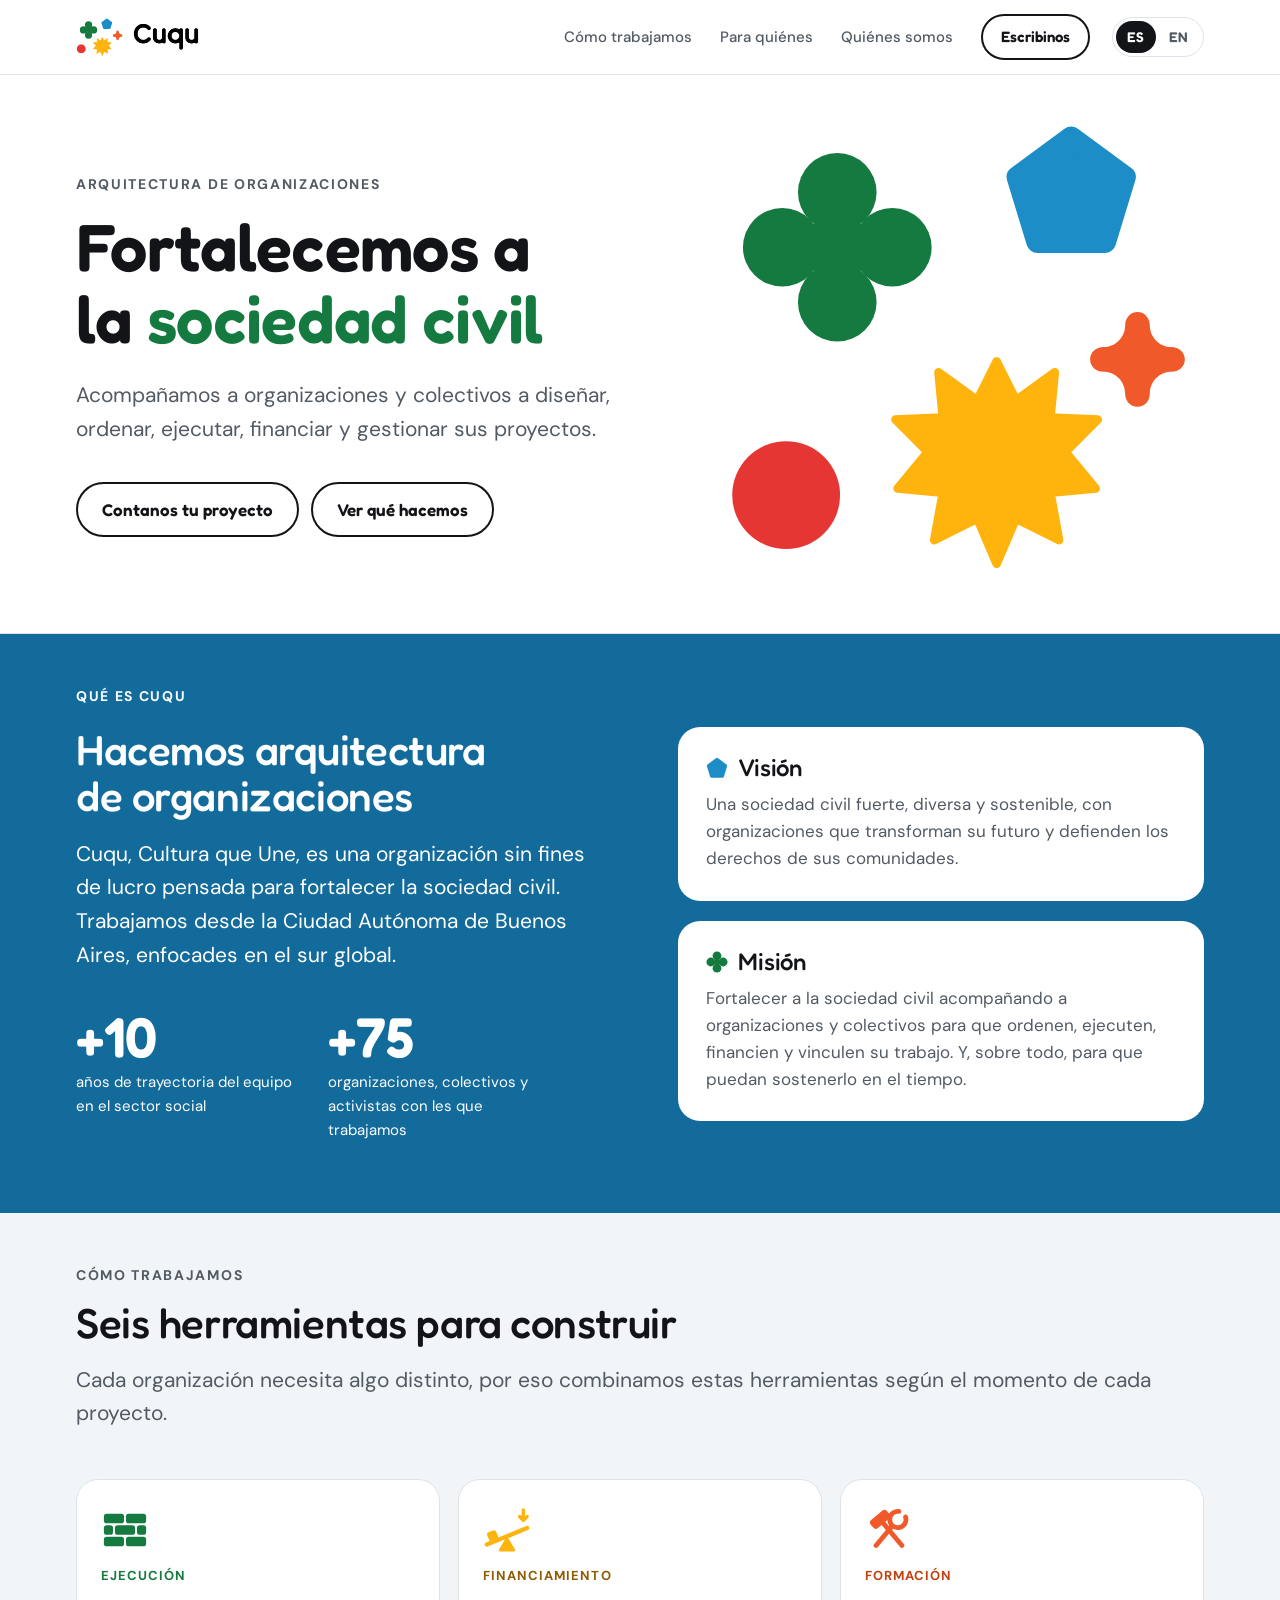
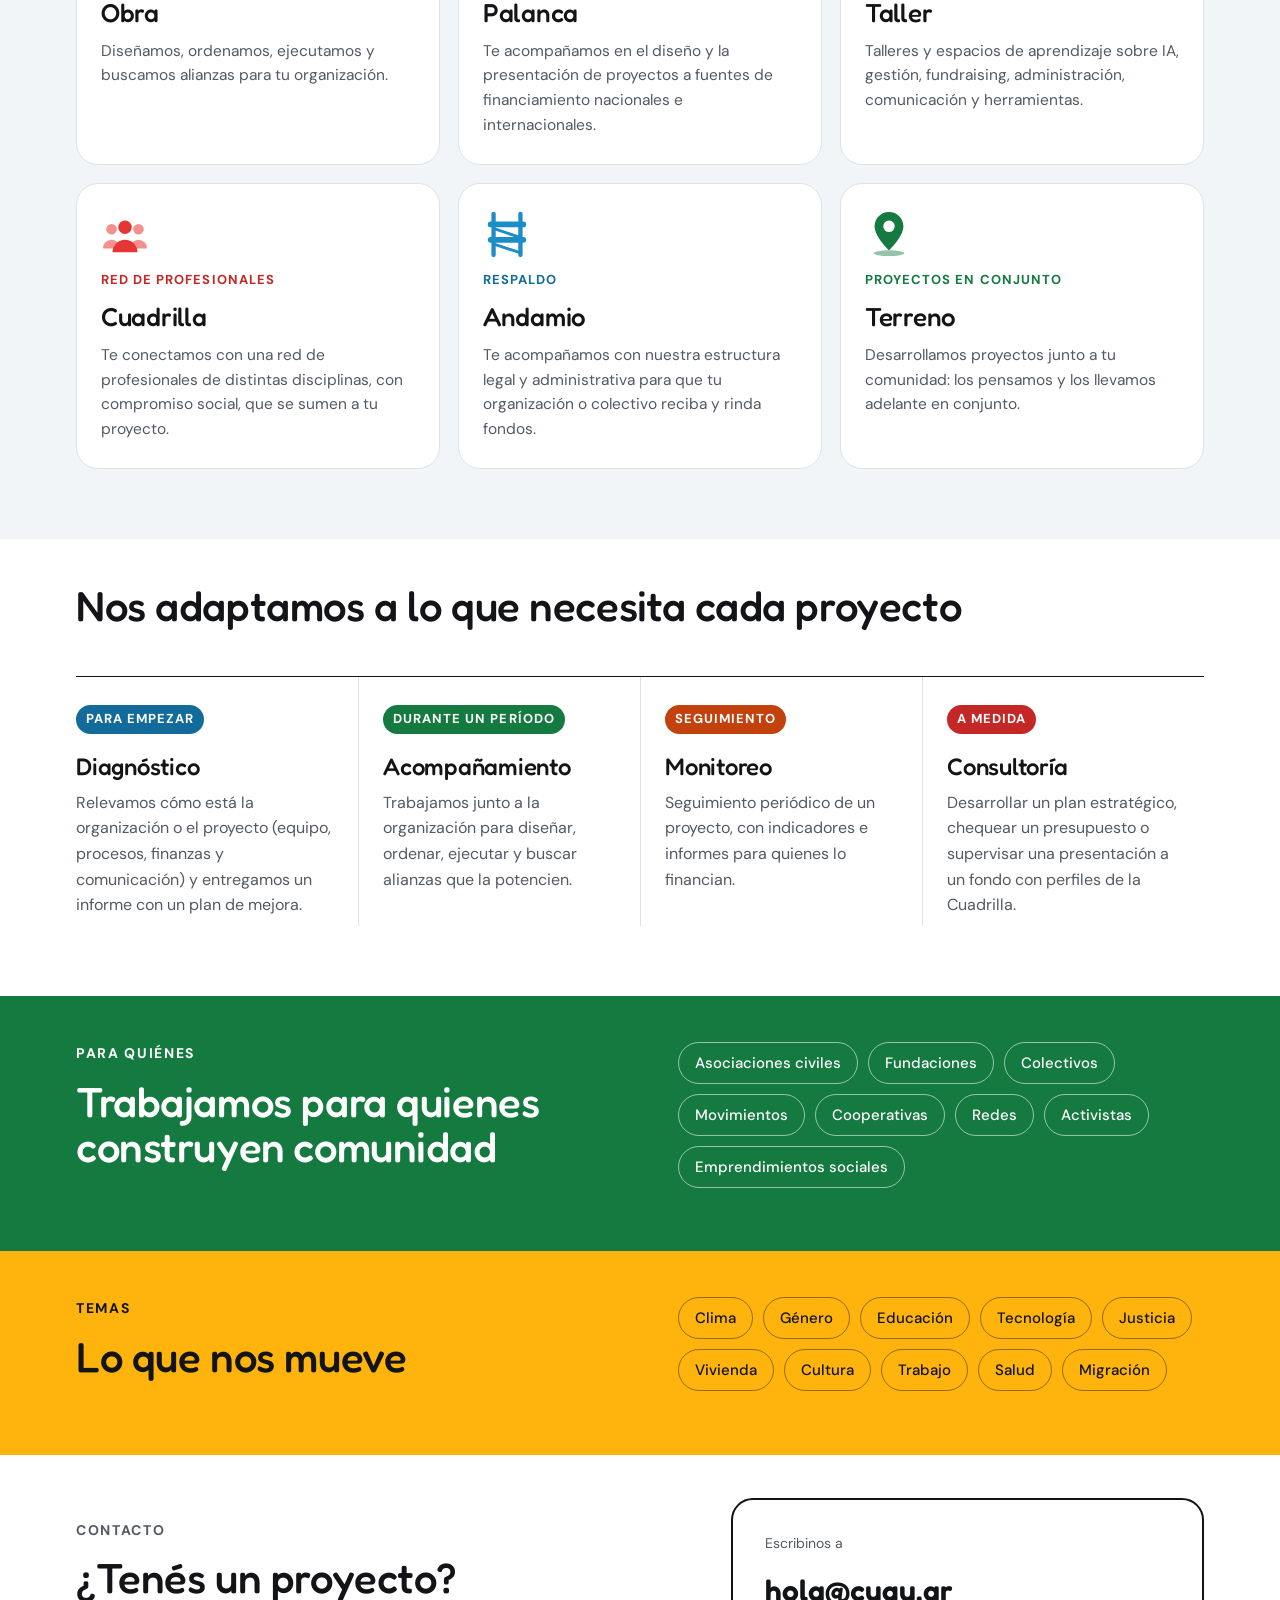
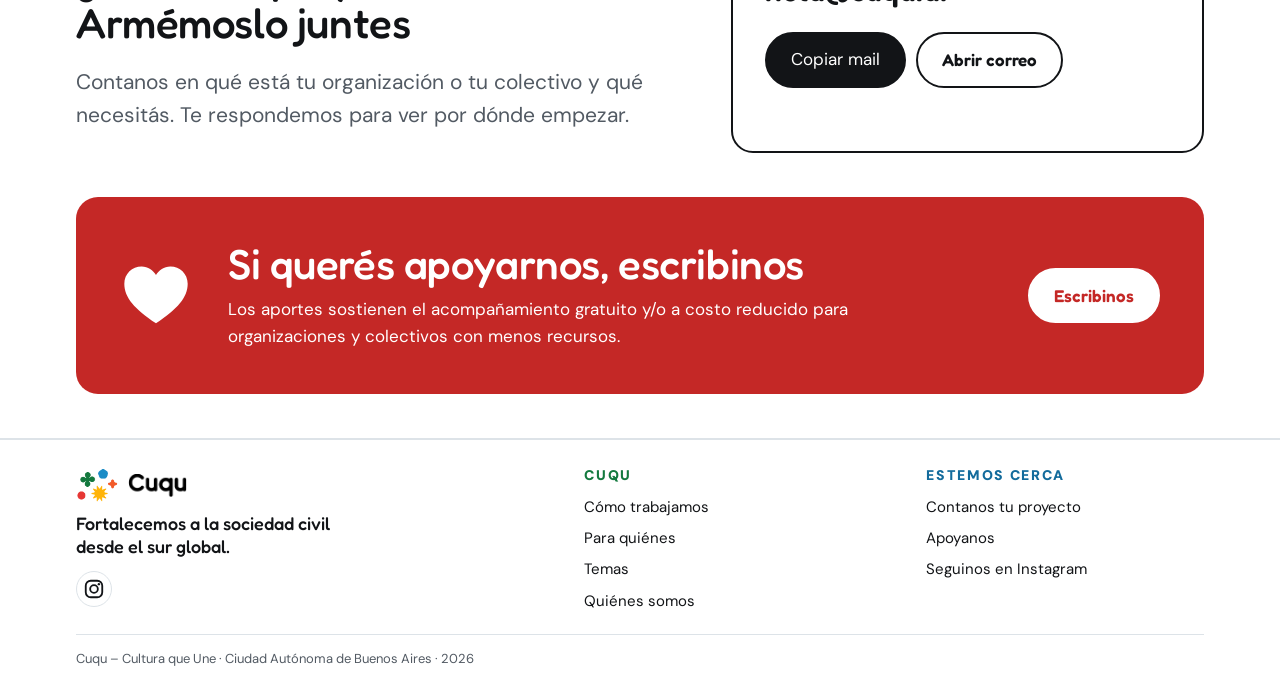
==== commit 798e177d: "Titulos de seccion con trazo mas fino y parejo Co-Authored-By: Claude Opus 5.5 <noreply@anthropic.co" ====
--- a/index.html
+++ b/index.html
@@ -26,7 +26,7 @@
 <link rel="preconnect" href="https://fonts.googleapis.com">
 <link rel="preconnect" href="https://fonts.gstatic.com" crossorigin>
 <link rel="stylesheet" href="https://fonts.googleapis.com/css2?family=Fredoka:wght@300;400;500;600;700&family=DM+Sans:opsz,wght@9..40,400;9..40,500;9..40,700;9..40,900&display=swap">
-<link rel="stylesheet" href="cuqu.css?v=11">
+<link rel="stylesheet" href="cuqu.css?v=12">
 </head>
 <body>
 
--- a/cuqu.css
+++ b/cuqu.css
@@ -45,7 +45,7 @@
 *{box-sizing:border-box}
 html{scroll-behavior:smooth}
 body{background:var(--bg);color:var(--fg);font-family:var(--font-body);font-size:17px;line-height:1.6}
-h1,h2,h3{font-family:var(--font-display);font-weight:600;line-height:1.08;margin:0;text-wrap:balance;letter-spacing:-.01em}
+h1,h2,h3{font-family:var(--font-display);font-weight:500;line-height:1.08;margin:0;text-wrap:balance;letter-spacing:-.01em}
 p{margin:0}
 a{color:inherit}
 :focus-visible{outline:3px solid var(--azul);outline-offset:3px;border-radius:8px}
